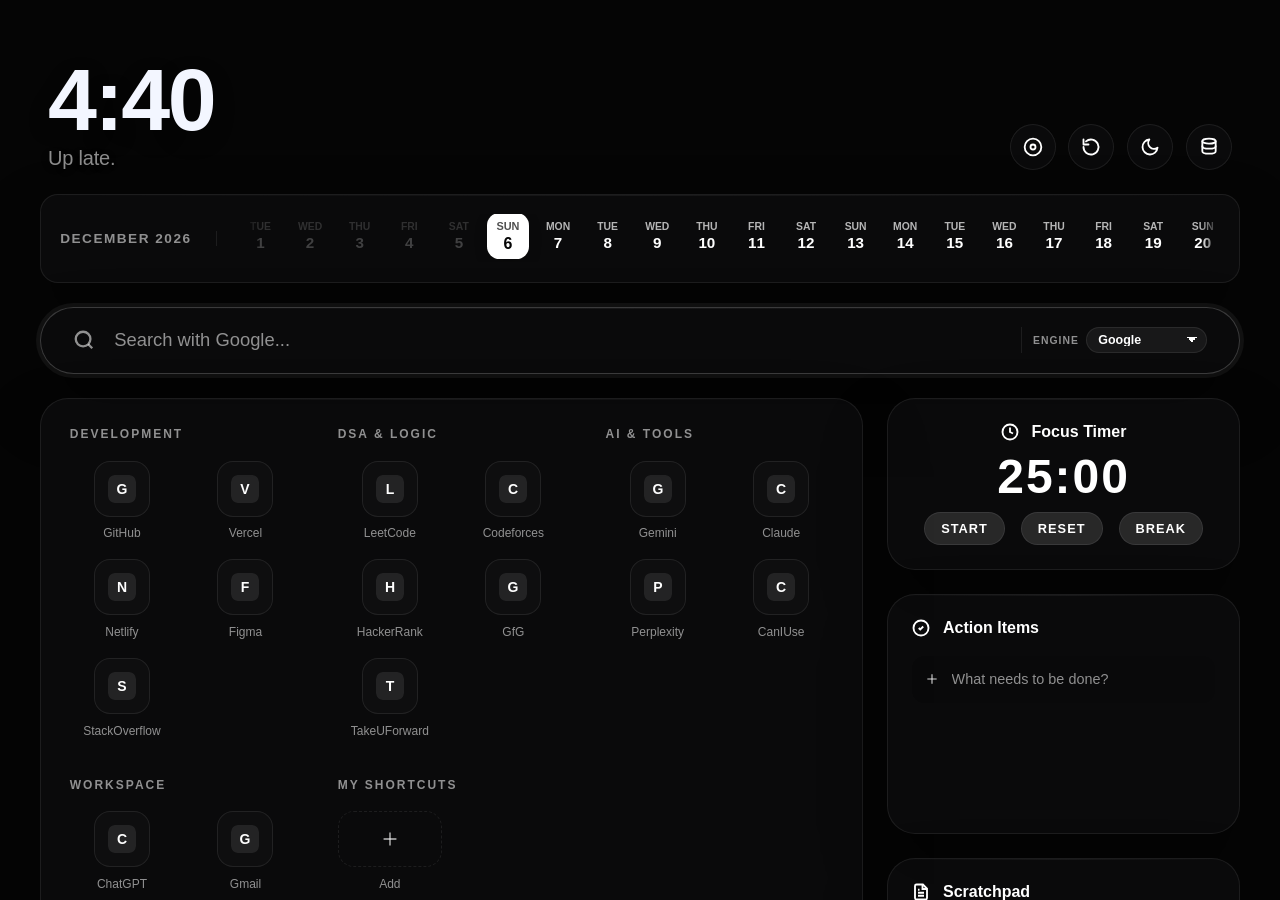
==== index.html @ bdf46370 "Initial" ====
<!DOCTYPE html>
<html lang="en">

<head>
    <meta charset="UTF-8">
    <meta name="viewport" content="width=device-width, initial-scale=1.0">
    <title>New Tab</title>
    <style>
        /* --- Ultra Premium CSS System --- */
        :root {
            --bg-image: radial-gradient(130% 120% at 8% 6%, #2b2b2b 0%, #171717 32%, #0b0b0b 64%, #030303 100%), radial-gradient(90% 60% at 82% 18%, rgba(255, 255, 255, 0.05) 0%, rgba(255, 255, 255, 0) 70%);
            --glass-bg: rgba(18, 18, 20, 0.45);
            --glass-border: rgba(255, 255, 255, 0.08);
            --glass-highlight: rgba(255, 255, 255, 0.12);
            --glass-shadow: 0 32px 64px rgba(0, 0, 0, 0.4);
            --text-main: #ffffff;
            --text-muted: rgba(255, 255, 255, 0.55);
            --text-shadow: 0 2px 10px rgba(0, 0, 0, 0.2);
            --clock-color: #f3f6ff;
            --clock-shadow: 0 8px 20px rgba(0, 0, 0, 0.34);
            --zen-clock-shadow-start: 0 0 0 rgba(120, 160, 255, 0);
            --zen-clock-shadow-end: 0 14px 34px rgba(108, 150, 255, 0.26);
            --bg-overlay: #050505;
            --accent: #ffffff;
            --success: #6ee7b7;
            --danger: #ff6b81;
            --radius-lg: 28px;
            --radius-md: 18px;
            --radius-sm: 12px;
            --font-family: 'Inter', -apple-system, BlinkMacSystemFont, "Segoe UI", Roboto, Helvetica, Arial, sans-serif;
            --snappy-spring: cubic-bezier(0.25, 1, 0.5, 1);
        }

        [data-theme="light"] {
            --glass-bg: rgba(255, 255, 255, 0.55);
            --glass-border: rgba(0, 0, 0, 0.06);
            --glass-highlight: rgba(255, 255, 255, 0.4);
            --glass-shadow: 0 24px 48px rgba(0, 0, 0, 0.08);
            --text-main: #111111;
            --text-muted: rgba(0, 0, 0, 0.5);
            --text-shadow: 0 2px 10px rgba(255, 255, 255, 0.4);
            --clock-color: #131313;
            --clock-shadow: 0 8px 18px rgba(255, 255, 255, 0.58);
            --zen-clock-shadow-start: 0 0 0 rgba(0, 0, 0, 0);
            --zen-clock-shadow-end: 0 10px 22px rgba(0, 0, 0, 0.16);
            --bg-overlay: #f4f4f4;
            --accent: #000000;
            --success: #059669;
            --danger: #ef4444;
        }

        * {
            box-sizing: border-box;
            margin: 0;
            padding: 0;
        }

        body,
        html {
            height: 100vh;
            font-family: var(--font-family);
            color: var(--text-main);
            overflow: hidden;
            background-color: #050505;
            -webkit-font-smoothing: antialiased;
            -moz-osx-font-smoothing: grayscale;
        }

        body.modal-open {
            overflow: hidden;
        }

        a:focus-visible,
        button:focus-visible,
        input:focus-visible,
        textarea:focus-visible,
        [role="button"]:focus-visible {
            outline: 2px solid rgba(255, 255, 255, 0.75);
            outline-offset: 2px;
        }

        [data-theme="light"] a:focus-visible,
        [data-theme="light"] button:focus-visible,
        [data-theme="light"] input:focus-visible,
        [data-theme="light"] textarea:focus-visible,
        [data-theme="light"] [role="button"]:focus-visible {
            outline: 2px solid rgba(0, 0, 0, 0.65);
        }

        /* --- Background Engine --- */
        #bg-layer {
            position: fixed;
            inset: -4%;
            background-image: var(--bg-image);
            background-size: cover;
            background-position: center;
            z-index: -3;
            transition: background-image 0.8s ease-in-out;
            animation: bgDrift 60s infinite alternate ease-in-out;
            will-change: transform;
        }

        @keyframes bgDrift {
            0% {
                transform: scale(1) translate(0, 0);
            }

            100% {
                transform: scale(1.04) translate(-1%, -1%);
            }
        }

        #bg-overlay {
            position: fixed;
            inset: 0;
            background: rgba(0, 0, 0, 0.35);
            backdrop-filter: blur(45px) saturate(160%);
            -webkit-backdrop-filter: blur(45px) saturate(160%);
            z-index: -2;
            transition: background 0.6s ease;
        }

        [data-theme="light"] #bg-overlay {
            background: rgba(255, 255, 255, 0.2);
        }

        .noise-overlay {
            position: fixed;
            inset: 0;
            z-index: -1;
            opacity: 0.04;
            pointer-events: none;
            background-image: url("data:image/svg+xml,%3Csvg viewBox='0 0 200 200' xmlns='http://www.w3.org/2000/svg'%3E%3Cfilter id='noiseFilter'%3E%3CfeTurbulence type='fractalNoise' baseFrequency='0.8' numOctaves='3' stitchTiles='stitch'/%3E%3C/filter%3E%3Crect width='100%25' height='100%25' filter='url(%23noiseFilter)'/%3E%3C/svg%3E");
        }

        [data-theme="light"] .noise-overlay {
            opacity: 0.02;
        }

        /* --- Layout --- */
        .app-container {
            max-width: 1440px;
            margin: 0 auto;
            height: 100vh;
            padding: 3.5rem 2.5rem;
            display: flex;
            flex-direction: column;
            gap: 1.5rem;
            overflow-y: auto;
            scroll-behavior: smooth;
        }

        .app-container::-webkit-scrollbar {
            width: 0px;
        }

        .focusable-content {
            display: flex;
            flex-direction: column;
            gap: 1.5rem;
            flex: 1;
            transition: opacity 0.6s var(--snappy-spring), transform 0.6s var(--snappy-spring);
        }

        body.focus-mode .focusable-content {
            opacity: 0;
            transform: translateY(28px) scale(0.98);
            pointer-events: none;
            max-height: 0;
            overflow: hidden;
            flex: 0;
            gap: 0;
        }

        body.focus-mode .app-container {
            justify-content: center;
            align-items: center;
            padding-top: 0;
            padding-bottom: 0;
            overflow: hidden;
        }

        /* --- Glassmorphism Core Component --- */
        .bento {
            position: relative;
            background: var(--glass-bg);
            border: 1px solid var(--glass-border);
            border-radius: var(--radius-lg);
            box-shadow: var(--glass-shadow);
            padding: 1.8rem;
            overflow: hidden;
            transition: all 0.4s var(--snappy-spring);
        }

        .bento::before {
            content: '';
            position: absolute;
            top: 0;
            left: 0;
            right: 0;
            height: 1px;
            background: linear-gradient(90deg, transparent, var(--glass-highlight), transparent);
            opacity: 0.5;
        }

        /* --- Animations --- */
        .stagger-1 {
            animation: slideUpFade 0.7s var(--snappy-spring) forwards;
            opacity: 0;
        }

        .stagger-2 {
            animation: slideUpFade 0.8s var(--snappy-spring) forwards 0.05s;
            opacity: 0;
        }

        .stagger-3 {
            animation: slideUpFade 0.9s var(--snappy-spring) forwards 0.1s;
            opacity: 0;
        }

        .stagger-4 {
            animation: slideUpFade 1.0s var(--snappy-spring) forwards 0.15s;
            opacity: 0;
        }

        @keyframes slideUpFade {
            from {
                opacity: 0;
                transform: translateY(30px) scale(0.98);
            }

            to {
                opacity: 1;
                transform: translateY(0) scale(1);
            }
        }

        @keyframes itemReveal {
            from {
                opacity: 0;
                transform: translateY(14px) scale(0.96);
                filter: blur(3px);
            }

            to {
                opacity: 1;
                transform: translateY(0) scale(1);
                filter: blur(0);
            }
        }

        @keyframes zenClockBreathe {
            0% {
                transform: translateY(0) scale(1);
                text-shadow: var(--zen-clock-shadow-start);
            }

            100% {
                transform: translateY(-2px) scale(1.015);
                text-shadow: var(--zen-clock-shadow-end);
            }
        }

        @keyframes btnPulse {
            0% {
                transform: scale(1);
            }

            45% {
                transform: scale(1.14);
            }

            100% {
                transform: scale(1);
            }
        }

        @keyframes itemLeave {
            from {
                opacity: 1;
                transform: translateY(0) scale(1);
                max-height: 64px;
            }

            to {
                opacity: 0;
                transform: translateY(10px) scale(0.95);
                max-height: 0;
            }
        }

        .reveal-item {
            opacity: 0;
            animation: itemReveal 0.45s var(--snappy-spring) forwards;
            animation-delay: var(--delay, 0ms);
        }

        .is-leaving {
            overflow: hidden;
            animation: itemLeave 0.28s ease forwards;
            pointer-events: none;
        }

        /* --- Header Section --- */
        .header {
            display: flex;
            justify-content: space-between;
            align-items: flex-end;
            padding: 0 0.5rem;
            text-shadow: var(--text-shadow);
            transition: all 0.55s var(--snappy-spring);
        }

        .time-box h1 {
            font-size: 5.5rem;
            font-weight: 700;
            letter-spacing: -2.5px;
            line-height: 1;
            margin-bottom: 0.2rem;
            color: var(--clock-color);
            text-shadow: var(--clock-shadow);
            transition: transform 0.55s var(--snappy-spring), font-size 0.55s var(--snappy-spring), letter-spacing 0.55s var(--snappy-spring);
        }

        .time-box p {
            font-size: 1.25rem;
            font-weight: 500;
            color: var(--text-muted);
            letter-spacing: -0.2px;
            transition: transform 0.45s var(--snappy-spring), font-size 0.45s var(--snappy-spring), opacity 0.45s var(--snappy-spring);
        }

        .controls {
            display: flex;
            gap: 0.8rem;
            align-items: center;
            transition: opacity 0.3s ease, transform 0.35s var(--snappy-spring);
            position: relative;
        }

        .icon-btn {
            background: var(--glass-bg);
            border: 1px solid var(--glass-border);
            color: var(--text-main);
            width: 46px;
            height: 46px;
            border-radius: 50%;
            display: grid;
            place-items: center;
            cursor: pointer;
            transition: all 0.3s var(--snappy-spring);
            backdrop-filter: blur(10px);
        }

        .icon-btn svg {
            width: 20px;
            height: 20px;
            fill: none;
            stroke: currentColor;
            stroke-width: 2.2;
            stroke-linecap: round;
            stroke-linejoin: round;
        }

        .icon-btn:hover {
            background: var(--glass-highlight);
            transform: scale(1.08) translateY(-2px);
            box-shadow: 0 8px 16px rgba(0, 0, 0, 0.1);
        }

        .icon-btn.pulse-once {
            animation: btnPulse 0.36s ease-out;
        }

        .focus-active {
            color: #ffeb3b !important;
            border-color: rgba(255, 235, 59, 0.3) !important;
            background: rgba(255, 235, 59, 0.1) !important;
        }

        .data-panel {
            position: absolute;
            right: 0;
            top: calc(100% + 0.8rem);
            width: 230px;
            background: var(--glass-bg);
            border: 1px solid var(--glass-border);
            border-radius: var(--radius-md);
            backdrop-filter: blur(20px);
            -webkit-backdrop-filter: blur(20px);
            box-shadow: 0 20px 36px rgba(0, 0, 0, 0.35);
            padding: 0.65rem;
            display: flex;
            flex-direction: column;
            gap: 0.45rem;
            z-index: 30;
            transform-origin: top right;
            animation: itemReveal 0.22s var(--snappy-spring) forwards;
        }

        .data-panel[hidden] {
            display: none;
        }

        .data-btn {
            border: 1px solid var(--glass-border);
            background: rgba(255, 255, 255, 0.04);
            color: var(--text-main);
            border-radius: 10px;
            padding: 0.55rem 0.7rem;
            text-align: left;
            font-size: 0.8rem;
            font-weight: 600;
            cursor: pointer;
            transition: all 0.2s ease;
        }

        .data-btn:hover {
            background: var(--glass-highlight);
            transform: translateX(2px);
        }

        .data-btn.danger {
            color: #ffd7dd;
            border-color: rgba(255, 107, 129, 0.35);
            background: rgba(255, 107, 129, 0.12);
        }

        [data-theme="light"] .data-btn.danger {
            color: #9f1239;
        }

        .shortcut-hint {
            color: var(--text-muted);
            font-size: 0.7rem;
            line-height: 1.3;
            margin: 0.2rem 0 0.1rem;
            padding: 0 0.2rem;
        }

        body.focus-mode .header {
            width: auto;
            justify-content: center;
            align-items: center;
            text-align: center;
            min-height: auto;
            padding: 0;
        }

        body.focus-mode .time-box h1 {
            font-size: clamp(6.4rem, 18vw, 10.6rem);
            letter-spacing: -4px;
            animation: zenClockBreathe 2.8s ease-in-out infinite alternate;
        }

        body.focus-mode .time-box p {
            font-size: clamp(1.3rem, 2.6vw, 1.85rem);
            transform: translateY(6px);
        }

        body.focus-mode .controls {
            display: none;
        }

        .zen-back-btn {
            position: fixed;
            top: 1.5rem;
            left: 1.5rem;
            z-index: 25;
            display: inline-flex;
            align-items: center;
            gap: 0.45rem;
            background: var(--glass-bg);
            border: 1px solid var(--glass-border);
            color: var(--text-main);
            border-radius: 999px;
            padding: 0.48rem 0.85rem;
            font-size: 0.82rem;
            font-weight: 700;
            letter-spacing: 0.2px;
            cursor: pointer;
            backdrop-filter: blur(14px);
            -webkit-backdrop-filter: blur(14px);
            box-shadow: 0 10px 24px rgba(0, 0, 0, 0.24);
            opacity: 0;
            transform: translateY(-8px) scale(0.98);
            pointer-events: none;
            transition: opacity 0.28s ease, transform 0.28s ease, background 0.25s ease;
        }

        .zen-back-btn svg {
            width: 14px;
            height: 14px;
            stroke: currentColor;
            fill: none;
            stroke-width: 2.5;
            stroke-linecap: round;
            stroke-linejoin: round;
        }

        .zen-back-btn:hover {
            background: var(--glass-highlight);
            transform: translateY(-1px) scale(1);
        }

        body.focus-mode .zen-back-btn {
            opacity: 1;
            transform: translateY(0) scale(1);
            pointer-events: auto;
        }

        .modal {
            position: fixed;
            inset: 0;
            display: grid;
            place-items: center;
            padding: 1.2rem;
            background: rgba(0, 0, 0, 0.45);
            backdrop-filter: blur(6px);
            -webkit-backdrop-filter: blur(6px);
            z-index: 40;
        }

        .modal[hidden] {
            display: none;
        }

        .modal-card {
            width: min(440px, 96vw);
            animation: itemReveal 0.24s var(--snappy-spring) forwards;
        }

        .modal-title {
            font-size: 1.25rem;
            font-weight: 700;
            margin-bottom: 0.9rem;
            letter-spacing: -0.3px;
        }

        .modal-field {
            display: flex;
            flex-direction: column;
            gap: 0.35rem;
            margin-bottom: 0.75rem;
        }

        .modal-field label {
            font-size: 0.78rem;
            color: var(--text-muted);
            font-weight: 600;
            letter-spacing: 0.3px;
            text-transform: uppercase;
        }

        .modal-field input {
            background: rgba(0, 0, 0, 0.18);
            border: 1px solid transparent;
            border-radius: 10px;
            padding: 0.75rem 0.85rem;
            color: var(--text-main);
            outline: none;
            font-size: 0.94rem;
        }

        .modal-field input:focus {
            border-color: var(--glass-border);
            background: rgba(0, 0, 0, 0.28);
        }

        .modal-row {
            display: flex;
            justify-content: flex-end;
            gap: 0.55rem;
            margin-top: 0.8rem;
        }

        .modal-btn {
            border: 1px solid var(--glass-border);
            border-radius: 999px;
            background: var(--glass-highlight);
            color: var(--text-main);
            padding: 0.52rem 1rem;
            cursor: pointer;
            font-size: 0.82rem;
            font-weight: 700;
            letter-spacing: 0.3px;
            transition: all 0.2s ease;
        }

        .modal-btn:hover {
            transform: translateY(-1px);
        }

        .modal-btn.primary {
            background: var(--text-main);
            color: var(--bg-overlay);
        }

        .toast {
            position: fixed;
            left: 50%;
            bottom: 1.35rem;
            transform: translateX(-50%) translateY(10px);
            min-width: 220px;
            max-width: min(90vw, 460px);
            padding: 0.65rem 0.9rem;
            border-radius: 12px;
            border: 1px solid var(--glass-border);
            background: var(--glass-bg);
            color: var(--text-main);
            text-align: center;
            font-size: 0.85rem;
            line-height: 1.4;
            opacity: 0;
            pointer-events: none;
            backdrop-filter: blur(16px);
            -webkit-backdrop-filter: blur(16px);
            z-index: 45;
            transition: transform 0.25s ease, opacity 0.25s ease;
        }

        .toast.show {
            opacity: 1;
            transform: translateX(-50%) translateY(0);
        }

        .toast.success {
            border-color: color-mix(in srgb, var(--success) 42%, transparent);
        }

        .toast.error {
            border-color: color-mix(in srgb, var(--danger) 46%, transparent);
        }

        /* --- Calendar Strip --- */
        .calendar-ribbon {
            padding: 1.2rem;
            display: flex;
            align-items: center;
            gap: 1.5rem;
            border-radius: var(--radius-md);
            overflow: hidden;
        }

        .month-tag {
            font-weight: 700;
            font-size: 0.85rem;
            color: var(--text-muted);
            text-transform: uppercase;
            letter-spacing: 1.5px;
            padding-right: 1.5rem;
            border-right: 1px solid var(--glass-border);
            white-space: nowrap;
        }

        .days-container {
            display: flex;
            gap: 0.6rem;
            overflow-x: auto;
            scroll-behavior: smooth;
            padding-bottom: 4px;
            mask-image: linear-gradient(to right, transparent, black 2%, black 98%, transparent);
            -webkit-mask-image: linear-gradient(to right, transparent, black 2%, black 98%, transparent);
        }

        .days-container::-webkit-scrollbar {
            display: none;
        }

        .cal-day {
            min-width: 40px;
            height: 44px;
            display: flex;
            flex-direction: column;
            align-items: center;
            justify-content: center;
            border-radius: 12px;
            font-size: 0.95rem;
            font-weight: 600;
            color: var(--text-main);
            transition: all 0.3s ease;
            border: 1px solid transparent;
            flex-shrink: 0;
        }

        .cal-day.passed {
            color: var(--text-muted);
            opacity: 0.4;
        }

        .cal-day.today {
            background: var(--text-main);
            color: var(--bg-overlay);
            box-shadow: 0 4px 12px rgba(0, 0, 0, 0.2);
            transform: scale(1.05);
        }

        .cal-day-label {
            font-size: 0.65rem;
            font-weight: 700;
            text-transform: uppercase;
            opacity: 0.7;
            margin-bottom: 2px;
        }

        /* --- Search Bar --- */
        .search-box {
            padding: 1.2rem 2rem;
            display: flex;
            align-items: center;
            gap: 1.2rem;
            border-radius: 100px;
            transition: border-color 0.3s, box-shadow 0.3s;
        }

        .search-box:focus-within {
            border-color: rgba(255, 255, 255, 0.2);
            box-shadow: 0 0 0 4px rgba(255, 255, 255, 0.05), var(--glass-shadow);
        }

        [data-theme="light"] .search-box:focus-within {
            border-color: rgba(0, 0, 0, 0.1);
            box-shadow: 0 0 0 4px rgba(0, 0, 0, 0.03), var(--glass-shadow);
        }

        .search-box svg {
            width: 22px;
            height: 22px;
            color: var(--text-muted);
            stroke: currentColor;
            fill: none;
            stroke-width: 2.5;
        }

        #search-input {
            flex: 1;
            background: transparent;
            border: none;
            color: var(--text-main);
            font-size: 1.15rem;
            font-weight: 500;
            outline: none;
            min-width: 0;
        }

        #search-input::placeholder {
            color: var(--text-muted);
            font-weight: 400;
        }

        .search-engine-wrap {
            display: flex;
            align-items: center;
            gap: 0.45rem;
            padding-left: 0.7rem;
            border-left: 1px solid var(--glass-border);
            flex-shrink: 0;
        }

        .search-engine-wrap label {
            font-size: 0.65rem;
            letter-spacing: 1px;
            text-transform: uppercase;
            color: var(--text-muted);
            font-weight: 700;
        }

        #search-engine {
            appearance: none;
            -webkit-appearance: none;
            background: rgba(255, 255, 255, 0.06);
            color: var(--text-main);
            border: 1px solid var(--glass-border);
            border-radius: 999px;
            padding: 0.38rem 1.8rem 0.38rem 0.7rem;
            font-size: 0.78rem;
            font-weight: 700;
            line-height: 1;
            min-width: 118px;
            cursor: pointer;
            background-image: linear-gradient(45deg, transparent 50%, currentColor 50%), linear-gradient(135deg, currentColor 50%, transparent 50%);
            background-position: calc(100% - 14px) calc(50% - 1px), calc(100% - 9px) calc(50% - 1px);
            background-size: 5px 5px, 5px 5px;
            background-repeat: no-repeat;
            transition: all 0.22s ease;
        }

        #search-engine:hover {
            background-color: rgba(255, 255, 255, 0.12);
        }

        #search-engine:focus-visible {
            outline: 2px solid rgba(255, 255, 255, 0.72);
            outline-offset: 1px;
        }

        #search-engine option {
            color: #101010;
        }

        /* --- Main Layout --- */
        .main-grid {
            display: grid;
            grid-template-columns: 2.8fr 1.2fr;
            gap: 1.5rem;
        }

        /* --- App Links Grid --- */
        .links-area {
            display: grid;
            grid-template-columns: repeat(auto-fit, minmax(200px, 1fr));
            gap: 2.5rem;
            align-content: start;
        }

        .link-category h3 {
            font-size: 0.75rem;
            text-transform: uppercase;
            letter-spacing: 2px;
            color: var(--text-muted);
            margin-bottom: 1.2rem;
            font-weight: 700;
        }

        .app-grid {
            display: grid;
            grid-template-columns: repeat(auto-fill, minmax(70px, 1fr));
            gap: 1.2rem;
        }

        .app-item {
            position: relative;
            display: flex;
            flex-direction: column;
            align-items: center;
            gap: 0.6rem;
            text-decoration: none;
            color: var(--text-main);
            cursor: pointer;
            outline: none;
            transform-origin: center;
        }

        .app-item-btn {
            border: none;
            background: transparent;
            padding: 0;
            font: inherit;
        }

        .app-icon {
            width: 56px;
            height: 56px;
            background: rgba(255, 255, 255, 0.02);
            border: 1px solid var(--glass-border);
            border-radius: 16px;
            display: grid;
            place-items: center;
            transition: all 0.4s var(--snappy-spring);
            position: relative;
        }

        .app-icon img {
            width: 28px;
            height: 28px;
            border-radius: 6px;
            object-fit: contain;
        }

        .app-item span {
            font-size: 0.75rem;
            font-weight: 500;
            color: var(--text-muted);
            transition: color 0.3s;
            text-align: center;
            white-space: nowrap;
            overflow: hidden;
            text-overflow: ellipsis;
            width: 100%;
        }

        .app-item:hover .app-icon {
            transform: translateY(-5px) scale(1.08);
            background: var(--glass-highlight);
            box-shadow: 0 12px 24px rgba(0, 0, 0, 0.2);
            border-color: rgba(255, 255, 255, 0.15);
        }

        .app-item:hover span {
            color: var(--text-main);
        }

        /* Delete Button for Custom Links */
        .delete-link-btn {
            position: absolute;
            top: -6px;
            right: -6px;
            width: 20px;
            height: 20px;
            background: #ff4757;
            color: white;
            border-radius: 50%;
            border: none;
            display: flex;
            align-items: center;
            justify-content: center;
            cursor: pointer;
            opacity: 0;
            transform: scale(0.8);
            transition: all 0.2s;
            z-index: 10;
            box-shadow: 0 2px 8px rgba(0, 0, 0, 0.3);
        }

        .delete-link-btn svg {
            width: 12px;
            height: 12px;
            stroke: white;
            stroke-width: 3;
            fill: none;
        }

        .app-item:hover .delete-link-btn {
            opacity: 1;
            transform: scale(1);
        }

        .delete-link-btn:hover {
            background: #ff6b81;
            transform: scale(1.1) !important;
        }

        .btn-add-link {
            background: transparent;
            border: 1px dashed var(--glass-border);
            color: var(--text-muted);
        }

        .btn-add-link svg {
            width: 22px;
            height: 22px;
            stroke: currentColor;
            fill: none;
            stroke-width: 2;
        }

        .app-item:hover .btn-add-link {
            color: var(--text-main);
            border-style: solid;
        }

        /* --- Sidebar Features --- */
        .sidebar {
            display: flex;
            flex-direction: column;
            gap: 1.5rem;
        }

        .side-module {
            display: flex;
            flex-direction: column;
            padding: 1.5rem;
        }

        .module-head {
            display: flex;
            align-items: center;
            gap: 0.8rem;
            margin-bottom: 1.2rem;
            font-size: 1rem;
            font-weight: 700;
            color: var(--text-main);
        }

        .module-head svg {
            width: 18px;
            height: 18px;
            stroke: currentColor;
            fill: none;
            stroke-width: 2.5;
        }

        /* Pomodoro Timer (NEW) */
        .pomo-wrap {
            min-height: 120px;
            align-items: center;
            text-align: center;
        }

        #pomo-time {
            font-size: 3rem;
            font-weight: 800;
            letter-spacing: 2px;
            margin: 0.5rem 0;
            font-variant-numeric: tabular-nums;
        }

        .pomo-controls {
            display: flex;
            gap: 1rem;
            justify-content: center;
        }

        .pomo-btn {
            background: var(--glass-highlight);
            border: 1px solid var(--glass-border);
            color: var(--text-main);
            padding: 0.5rem 1rem;
            border-radius: 20px;
            font-weight: 600;
            cursor: pointer;
            transition: all 0.2s;
            font-size: 0.8rem;
            text-transform: uppercase;
            letter-spacing: 1px;
        }

        .pomo-btn:hover {
            background: var(--text-main);
            color: var(--bg-overlay);
        }

        /* Focus / Todos */
        .todo-wrap {
            flex: 1;
            min-height: 240px;
        }

        .input-wrapper {
            position: relative;
            margin-bottom: 1rem;
        }

        .input-wrapper input {
            width: 100%;
            background: rgba(0, 0, 0, 0.15);
            border: 1px solid transparent;
            padding: 0.9rem 1rem 0.9rem 2.4rem;
            border-radius: var(--radius-sm);
            color: var(--text-main);
            outline: none;
            font-size: 0.9rem;
            transition: all 0.3s;
        }

        .input-wrapper input:focus {
            border-color: var(--glass-border);
            background: rgba(0, 0, 0, 0.25);
        }

        .input-wrapper input::placeholder {
            color: var(--text-muted);
        }

        .input-wrapper svg {
            position: absolute;
            left: 12px;
            top: 50%;
            transform: translateY(-50%);
            width: 16px;
            height: 16px;
            color: var(--text-muted);
            stroke: currentColor;
            fill: none;
            stroke-width: 2.5;
        }

        .item-list {
            list-style: none;
            display: flex;
            flex-direction: column;
            gap: 0.3rem;
            overflow-y: auto;
            max-height: 180px;
            padding-right: 5px;
        }

        .item-list::-webkit-scrollbar {
            width: 4px;
        }

        .item-list::-webkit-scrollbar-thumb {
            background: var(--glass-border);
            border-radius: 10px;
        }

        .list-item {
            display: flex;
            align-items: center;
            gap: 0.8rem;
            padding: 0.7rem;
            border-radius: var(--radius-sm);
            transition: all 0.2s ease;
            cursor: pointer;
            border: 1px solid transparent;
            transform-origin: center left;
        }

        .list-item:hover {
            background: rgba(255, 255, 255, 0.03);
            border-color: var(--glass-border);
        }

        .list-item.checked .item-text {
            text-decoration: line-through;
            color: var(--text-muted);
        }

        .check-box {
            width: 20px;
            height: 20px;
            border: 2px solid var(--text-muted);
            border-radius: 6px;
            display: grid;
            place-items: center;
            transition: all 0.2s;
            flex-shrink: 0;
        }

        .list-item.checked .check-box {
            background: var(--text-main);
            border-color: var(--text-main);
        }

        .check-box svg {
            width: 12px;
            height: 12px;
            stroke: var(--bg-overlay);
            fill: none;
            stroke-width: 3.5;
            opacity: 0;
            transform: scale(0.5);
            transition: all 0.2s cubic-bezier(0.34, 1.56, 0.64, 1);
        }

        .list-item.checked .check-box svg {
            opacity: 1;
            transform: scale(1);
        }

        .item-text {
            flex: 1;
            font-size: 0.9rem;
            font-weight: 500;
            transition: color 0.2s;
            word-break: break-word;
        }

        .btn-del {
            background: none;
            border: none;
            color: var(--text-muted);
            cursor: pointer;
            opacity: 0;
            transition: all 0.2s;
            padding: 4px;
            border-radius: 6px;
        }

        .btn-del svg {
            width: 16px;
            height: 16px;
            stroke: currentColor;
            fill: none;
            stroke-width: 2.5;
        }

        .list-item:hover .btn-del {
            opacity: 1;
        }

        .btn-del:hover {
            color: #ff4757;
            background: rgba(255, 71, 87, 0.1);
        }

        /* Notes */
        .notes-wrap {
            flex: 1;
            min-height: 200px;
            display: flex;
            flex-direction: column;
        }

        #scratchpad {
            flex: 1;
            width: 100%;
            background: transparent;
            border: none;
            resize: none;
            color: var(--text-main);
            font-family: var(--font-family);
            font-size: 0.95rem;
            line-height: 1.6;
            outline: none;
            padding-right: 5px;
            font-weight: 400;
        }

        #scratchpad::placeholder {
            color: var(--text-muted);
        }

        #scratchpad::-webkit-scrollbar {
            width: 4px;
        }

        #scratchpad::-webkit-scrollbar-thumb {
            background: var(--glass-border);
            border-radius: 10px;
        }

        @media (max-width: 1024px) {
            .main-grid {
                grid-template-columns: 1fr;
            }

            .sidebar {
                flex-direction: row;
                flex-wrap: wrap;
            }

            .side-module {
                flex: 1;
                min-width: 300px;
            }
        }

        @media (max-width: 768px) {
            .sidebar {
                flex-direction: column;
            }

            .time-box h1 {
                font-size: 4rem;
            }

            .app-container {
                padding: 2rem 1.5rem;
            }

            .search-box {
                flex-wrap: wrap;
                border-radius: 24px;
                padding: 1rem 1.2rem;
                row-gap: 0.8rem;
            }

            .search-engine-wrap {
                width: 100%;
                justify-content: flex-end;
                border-left: none;
                border-top: 1px solid var(--glass-border);
                padding-left: 0;
                padding-top: 0.7rem;
            }

            .zen-back-btn {
                top: 1rem;
                left: 1rem;
            }
        }

        @media (prefers-reduced-motion: reduce) {
            *,
            *::before,
            *::after {
                animation-duration: 0.01ms !important;
                animation-iteration-count: 1 !important;
                transition-duration: 0.01ms !important;
                scroll-behavior: auto !important;
            }
        }
    </style>
</head>

<body>

    <div id="bg-layer"></div>
    <div id="bg-overlay"></div>
    <div class="noise-overlay"></div>

    <div class="app-container">

        <header class="header stagger-1">
            <div class="time-box">
                <h1 id="clock">00:00</h1>
                <p id="greeting">Initializing...</p>
            </div>
            <div class="controls">
                <button id="btn-focus" class="icon-btn" type="button" title="Zen Mode" aria-label="Toggle zen mode">
                    <svg viewBox="0 0 24 24">
                        <circle cx="12" cy="12" r="10"></circle>
                        <circle cx="12" cy="12" r="3"></circle>
                    </svg>
                </button>
                <button id="btn-bg-default" class="icon-btn" type="button" title="Use Default Abstract Wallpaper"
                    aria-label="Use default abstract wallpaper">
                    <svg viewBox="0 0 24 24">
                        <path d="M3 12a9 9 0 1 0 3-6.7"></path>
                        <polyline points="3 3 3 9 9 9"></polyline>
                    </svg>
                </button>
                <button id="btn-theme" class="icon-btn" type="button" title="Toggle Theme" aria-label="Toggle theme">
                    <svg id="icon-theme" viewBox="0 0 24 24"></svg>
                </button>
                <button id="btn-data" class="icon-btn" type="button" title="Data Tools" aria-label="Open data tools"
                    aria-expanded="false" aria-controls="data-panel">
                    <svg viewBox="0 0 24 24">
                        <ellipse cx="12" cy="5" rx="8" ry="3"></ellipse>
                        <path d="M4 5v6c0 1.7 3.6 3 8 3s8-1.3 8-3V5"></path>
                        <path d="M4 11v6c0 1.7 3.6 3 8 3s8-1.3 8-3v-6"></path>
                    </svg>
                </button>
                <div id="data-panel" class="data-panel" hidden>
                    <button id="btn-export" class="data-btn" type="button">Export Data</button>
                    <button id="btn-import" class="data-btn" type="button">Import Data</button>
                    <button id="btn-reset-all" class="data-btn danger" type="button">Reset Everything</button>
                    <p class="shortcut-hint">Shortcuts: `/` search, `F` zen, `N` shortcut.</p>
                </div>
                <input type="file" id="import-data-input" accept="application/json" hidden>
            </div>
        </header>
        <button id="btn-zen-back" class="zen-back-btn" type="button" aria-label="Exit zen mode" tabindex="-1">
            <svg viewBox="0 0 24 24">
                <line x1="19" y1="12" x2="5" y2="12"></line>
                <polyline points="11 18 5 12 11 6"></polyline>
            </svg>
            Back
        </button>

        <div class="focusable-content">
            <div class="bento calendar-ribbon stagger-2">
                <div class="month-tag" id="cal-month">Month</div>
                <div class="days-container" id="cal-days"></div>
            </div>

            <div class="bento search-box stagger-3">
                <svg viewBox="0 0 24 24">
                    <circle cx="11" cy="11" r="8"></circle>
                    <line x1="21" y1="21" x2="16.65" y2="16.65"></line>
                </svg>
                <input type="text" id="search-input" placeholder="Search the web..." autocomplete="off" autofocus
                    spellcheck="false">
                <div class="search-engine-wrap">
                    <label for="search-engine">Engine</label>
                    <select id="search-engine" aria-label="Choose search engine"></select>
                </div>
            </div>

            <main class="main-grid stagger-4">

                <div class="bento links-area" id="links-container"></div>

                <aside class="sidebar">

                    <div class="bento side-module pomo-wrap">
                        <div class="module-head" style="margin-bottom: 0;">
                            <svg viewBox="0 0 24 24">
                                <circle cx="12" cy="12" r="10"></circle>
                                <polyline points="12 6 12 12 16 14"></polyline>
                            </svg>
                            <span>Focus Timer</span>
                        </div>
                        <div id="pomo-time">25:00</div>
                        <div class="pomo-controls">
                            <button class="pomo-btn" id="btn-pomo-start" type="button">Start</button>
                            <button class="pomo-btn" id="btn-pomo-reset" type="button">Reset</button>
                            <button class="pomo-btn" id="btn-pomo-mode" type="button">Break</button>
                        </div>
                    </div>

                    <div class="bento side-module todo-wrap">
                        <div class="module-head">
                            <svg viewBox="0 0 24 24">
                                <path d="M12 22c5.523 0 10-4.477 10-10S17.523 2 12 2 2 6.477 2 12s4.477 10 10 10z">
                                </path>
                                <path d="m9 12 2 2 4-4"></path>
                            </svg>
                            <span>Action Items</span>
                        </div>
                        <div class="input-wrapper">
                            <svg viewBox="0 0 24 24">
                                <line x1="12" y1="5" x2="12" y2="19"></line>
                                <line x1="5" y1="12" x2="19" y2="12"></line>
                            </svg>
                            <input type="text" id="input-task" placeholder="What needs to be done?">
                        </div>
                        <ul class="item-list" id="list-tasks"></ul>
                    </div>

                    <div class="bento side-module notes-wrap">
                        <div class="module-head">
                            <svg viewBox="0 0 24 24">
                                <path d="M14.5 2H6a2 2 0 0 0-2 2v16a2 2 0 0 0 2 2h12a2 2 0 0 0 2-2V7.5L14.5 2z"></path>
                                <polyline points="14 2 14 8 20 8"></polyline>
                                <line x1="16" y1="13" x2="8" y2="13"></line>
                                <line x1="16" y1="17" x2="8" y2="17"></line>
                                <line x1="10" y1="9" x2="8" y2="9"></line>
                            </svg>
                            <span>Scratchpad</span>
                        </div>
                        <textarea id="scratchpad"
                            placeholder="Jot down quick thoughts. Auto-saves as you type."></textarea>
                    </div>

                </aside>
            </main>
        </div>
    </div>

    <div id="link-modal" class="modal" hidden>
        <div class="bento modal-card" role="dialog" aria-modal="true" aria-labelledby="link-modal-title">
            <h2 id="link-modal-title" class="modal-title">Add Shortcut</h2>
            <div class="modal-field">
                <label for="link-name-input">Name</label>
                <input id="link-name-input" type="text" maxlength="40" placeholder="GitHub">
            </div>
            <div class="modal-field">
                <label for="link-url-input">URL</label>
                <input id="link-url-input" type="text" placeholder="github.com">
            </div>
            <div class="modal-row">
                <button id="link-cancel-btn" class="modal-btn" type="button">Cancel</button>
                <button id="link-save-btn" class="modal-btn primary" type="button">Save Shortcut</button>
            </div>
        </div>
    </div>

    <div id="toast" class="toast" role="status" aria-live="polite" aria-atomic="true"></div>

    <script src="app.js"></script>
</body>

</html>
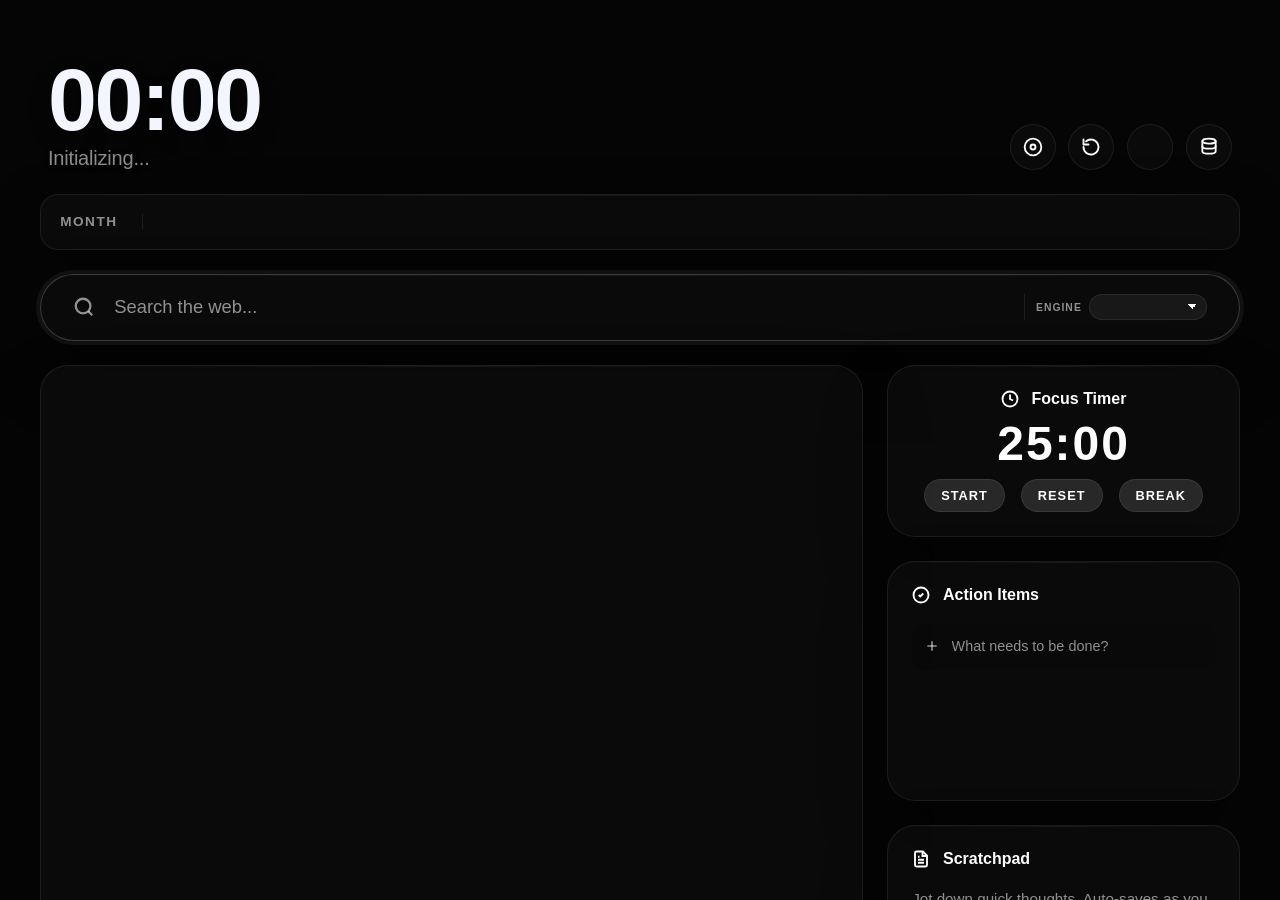
==== commit 6028595e: "Phase 2: Architecture - ES Module Refactor - Split app.js into modular ES6 structure:   app/core/con" ====
--- a/index.html
+++ b/index.html
@@ -5,1274 +5,7 @@
     <meta charset="UTF-8">
     <meta name="viewport" content="width=device-width, initial-scale=1.0">
     <title>New Tab</title>
-    <style>
-        /* --- Ultra Premium CSS System --- */
-        :root {
-            --bg-image: radial-gradient(130% 120% at 8% 6%, #2b2b2b 0%, #171717 32%, #0b0b0b 64%, #030303 100%), radial-gradient(90% 60% at 82% 18%, rgba(255, 255, 255, 0.05) 0%, rgba(255, 255, 255, 0) 70%);
-            --glass-bg: rgba(18, 18, 20, 0.45);
-            --glass-border: rgba(255, 255, 255, 0.08);
-            --glass-highlight: rgba(255, 255, 255, 0.12);
-            --glass-shadow: 0 32px 64px rgba(0, 0, 0, 0.4);
-            --text-main: #ffffff;
-            --text-muted: rgba(255, 255, 255, 0.55);
-            --text-shadow: 0 2px 10px rgba(0, 0, 0, 0.2);
-            --clock-color: #f3f6ff;
-            --clock-shadow: 0 8px 20px rgba(0, 0, 0, 0.34);
-            --zen-clock-shadow-start: 0 0 0 rgba(120, 160, 255, 0);
-            --zen-clock-shadow-end: 0 14px 34px rgba(108, 150, 255, 0.26);
-            --bg-overlay: #050505;
-            --accent: #ffffff;
-            --success: #6ee7b7;
-            --danger: #ff6b81;
-            --radius-lg: 28px;
-            --radius-md: 18px;
-            --radius-sm: 12px;
-            --font-family: 'Inter', -apple-system, BlinkMacSystemFont, "Segoe UI", Roboto, Helvetica, Arial, sans-serif;
-            --snappy-spring: cubic-bezier(0.25, 1, 0.5, 1);
-        }
-
-        [data-theme="light"] {
-            --glass-bg: rgba(255, 255, 255, 0.55);
-            --glass-border: rgba(0, 0, 0, 0.06);
-            --glass-highlight: rgba(255, 255, 255, 0.4);
-            --glass-shadow: 0 24px 48px rgba(0, 0, 0, 0.08);
-            --text-main: #111111;
-            --text-muted: rgba(0, 0, 0, 0.5);
-            --text-shadow: 0 2px 10px rgba(255, 255, 255, 0.4);
-            --clock-color: #131313;
-            --clock-shadow: 0 8px 18px rgba(255, 255, 255, 0.58);
-            --zen-clock-shadow-start: 0 0 0 rgba(0, 0, 0, 0);
-            --zen-clock-shadow-end: 0 10px 22px rgba(0, 0, 0, 0.16);
-            --bg-overlay: #f4f4f4;
-            --accent: #000000;
-            --success: #059669;
-            --danger: #ef4444;
-        }
-
-        * {
-            box-sizing: border-box;
-            margin: 0;
-            padding: 0;
-        }
-
-        body,
-        html {
-            height: 100vh;
-            font-family: var(--font-family);
-            color: var(--text-main);
-            overflow: hidden;
-            background-color: #050505;
-            -webkit-font-smoothing: antialiased;
-            -moz-osx-font-smoothing: grayscale;
-        }
-
-        body.modal-open {
-            overflow: hidden;
-        }
-
-        a:focus-visible,
-        button:focus-visible,
-        input:focus-visible,
-        textarea:focus-visible,
-        [role="button"]:focus-visible {
-            outline: 2px solid rgba(255, 255, 255, 0.75);
-            outline-offset: 2px;
-        }
-
-        [data-theme="light"] a:focus-visible,
-        [data-theme="light"] button:focus-visible,
-        [data-theme="light"] input:focus-visible,
-        [data-theme="light"] textarea:focus-visible,
-        [data-theme="light"] [role="button"]:focus-visible {
-            outline: 2px solid rgba(0, 0, 0, 0.65);
-        }
-
-        /* --- Background Engine --- */
-        #bg-layer {
-            position: fixed;
-            inset: -4%;
-            background-image: var(--bg-image);
-            background-size: cover;
-            background-position: center;
-            z-index: -3;
-            transition: background-image 0.8s ease-in-out;
-            animation: bgDrift 60s infinite alternate ease-in-out;
-            will-change: transform;
-        }
-
-        @keyframes bgDrift {
-            0% {
-                transform: scale(1) translate(0, 0);
-            }
-
-            100% {
-                transform: scale(1.04) translate(-1%, -1%);
-            }
-        }
-
-        #bg-overlay {
-            position: fixed;
-            inset: 0;
-            background: rgba(0, 0, 0, 0.35);
-            backdrop-filter: blur(45px) saturate(160%);
-            -webkit-backdrop-filter: blur(45px) saturate(160%);
-            z-index: -2;
-            transition: background 0.6s ease;
-        }
-
-        [data-theme="light"] #bg-overlay {
-            background: rgba(255, 255, 255, 0.2);
-        }
-
-        .noise-overlay {
-            position: fixed;
-            inset: 0;
-            z-index: -1;
-            opacity: 0.04;
-            pointer-events: none;
-            background-image: url("data:image/svg+xml,%3Csvg viewBox='0 0 200 200' xmlns='http://www.w3.org/2000/svg'%3E%3Cfilter id='noiseFilter'%3E%3CfeTurbulence type='fractalNoise' baseFrequency='0.8' numOctaves='3' stitchTiles='stitch'/%3E%3C/filter%3E%3Crect width='100%25' height='100%25' filter='url(%23noiseFilter)'/%3E%3C/svg%3E");
-        }
-
-        [data-theme="light"] .noise-overlay {
-            opacity: 0.02;
-        }
-
-        /* --- Layout --- */
-        .app-container {
-            max-width: 1440px;
-            margin: 0 auto;
-            height: 100vh;
-            padding: 3.5rem 2.5rem;
-            display: flex;
-            flex-direction: column;
-            gap: 1.5rem;
-            overflow-y: auto;
-            scroll-behavior: smooth;
-        }
-
-        .app-container::-webkit-scrollbar {
-            width: 0px;
-        }
-
-        .focusable-content {
-            display: flex;
-            flex-direction: column;
-            gap: 1.5rem;
-            flex: 1;
-            transition: opacity 0.6s var(--snappy-spring), transform 0.6s var(--snappy-spring);
-        }
-
-        body.focus-mode .focusable-content {
-            opacity: 0;
-            transform: translateY(28px) scale(0.98);
-            pointer-events: none;
-            max-height: 0;
-            overflow: hidden;
-            flex: 0;
-            gap: 0;
-        }
-
-        body.focus-mode .app-container {
-            justify-content: center;
-            align-items: center;
-            padding-top: 0;
-            padding-bottom: 0;
-            overflow: hidden;
-        }
-
-        /* --- Glassmorphism Core Component --- */
-        .bento {
-            position: relative;
-            background: var(--glass-bg);
-            border: 1px solid var(--glass-border);
-            border-radius: var(--radius-lg);
-            box-shadow: var(--glass-shadow);
-            padding: 1.8rem;
-            overflow: hidden;
-            transition: all 0.4s var(--snappy-spring);
-        }
-
-        .bento::before {
-            content: '';
-            position: absolute;
-            top: 0;
-            left: 0;
-            right: 0;
-            height: 1px;
-            background: linear-gradient(90deg, transparent, var(--glass-highlight), transparent);
-            opacity: 0.5;
-        }
-
-        /* --- Animations --- */
-        .stagger-1 {
-            animation: slideUpFade 0.7s var(--snappy-spring) forwards;
-            opacity: 0;
-        }
-
-        .stagger-2 {
-            animation: slideUpFade 0.8s var(--snappy-spring) forwards 0.05s;
-            opacity: 0;
-        }
-
-        .stagger-3 {
-            animation: slideUpFade 0.9s var(--snappy-spring) forwards 0.1s;
-            opacity: 0;
-        }
-
-        .stagger-4 {
-            animation: slideUpFade 1.0s var(--snappy-spring) forwards 0.15s;
-            opacity: 0;
-        }
-
-        @keyframes slideUpFade {
-            from {
-                opacity: 0;
-                transform: translateY(30px) scale(0.98);
-            }
-
-            to {
-                opacity: 1;
-                transform: translateY(0) scale(1);
-            }
-        }
-
-        @keyframes itemReveal {
-            from {
-                opacity: 0;
-                transform: translateY(14px) scale(0.96);
-                filter: blur(3px);
-            }
-
-            to {
-                opacity: 1;
-                transform: translateY(0) scale(1);
-                filter: blur(0);
-            }
-        }
-
-        @keyframes zenClockBreathe {
-            0% {
-                transform: translateY(0) scale(1);
-                text-shadow: var(--zen-clock-shadow-start);
-            }
-
-            100% {
-                transform: translateY(-2px) scale(1.015);
-                text-shadow: var(--zen-clock-shadow-end);
-            }
-        }
-
-        @keyframes btnPulse {
-            0% {
-                transform: scale(1);
-            }
-
-            45% {
-                transform: scale(1.14);
-            }
-
-            100% {
-                transform: scale(1);
-            }
-        }
-
-        @keyframes itemLeave {
-            from {
-                opacity: 1;
-                transform: translateY(0) scale(1);
-                max-height: 64px;
-            }
-
-            to {
-                opacity: 0;
-                transform: translateY(10px) scale(0.95);
-                max-height: 0;
-            }
-        }
-
-        .reveal-item {
-            opacity: 0;
-            animation: itemReveal 0.45s var(--snappy-spring) forwards;
-            animation-delay: var(--delay, 0ms);
-        }
-
-        .is-leaving {
-            overflow: hidden;
-            animation: itemLeave 0.28s ease forwards;
-            pointer-events: none;
-        }
-
-        /* --- Header Section --- */
-        .header {
-            display: flex;
-            justify-content: space-between;
-            align-items: flex-end;
-            padding: 0 0.5rem;
-            text-shadow: var(--text-shadow);
-            transition: all 0.55s var(--snappy-spring);
-        }
-
-        .time-box h1 {
-            font-size: 5.5rem;
-            font-weight: 700;
-            letter-spacing: -2.5px;
-            line-height: 1;
-            margin-bottom: 0.2rem;
-            color: var(--clock-color);
-            text-shadow: var(--clock-shadow);
-            transition: transform 0.55s var(--snappy-spring), font-size 0.55s var(--snappy-spring), letter-spacing 0.55s var(--snappy-spring);
-        }
-
-        .time-box p {
-            font-size: 1.25rem;
-            font-weight: 500;
-            color: var(--text-muted);
-            letter-spacing: -0.2px;
-            transition: transform 0.45s var(--snappy-spring), font-size 0.45s var(--snappy-spring), opacity 0.45s var(--snappy-spring);
-        }
-
-        .controls {
-            display: flex;
-            gap: 0.8rem;
-            align-items: center;
-            transition: opacity 0.3s ease, transform 0.35s var(--snappy-spring);
-            position: relative;
-        }
-
-        .icon-btn {
-            background: var(--glass-bg);
-            border: 1px solid var(--glass-border);
-            color: var(--text-main);
-            width: 46px;
-            height: 46px;
-            border-radius: 50%;
-            display: grid;
-            place-items: center;
-            cursor: pointer;
-            transition: all 0.3s var(--snappy-spring);
-            backdrop-filter: blur(10px);
-        }
-
-        .icon-btn svg {
-            width: 20px;
-            height: 20px;
-            fill: none;
-            stroke: currentColor;
-            stroke-width: 2.2;
-            stroke-linecap: round;
-            stroke-linejoin: round;
-        }
-
-        .icon-btn:hover {
-            background: var(--glass-highlight);
-            transform: scale(1.08) translateY(-2px);
-            box-shadow: 0 8px 16px rgba(0, 0, 0, 0.1);
-        }
-
-        .icon-btn.pulse-once {
-            animation: btnPulse 0.36s ease-out;
-        }
-
-        .focus-active {
-            color: #ffeb3b !important;
-            border-color: rgba(255, 235, 59, 0.3) !important;
-            background: rgba(255, 235, 59, 0.1) !important;
-        }
-
-        .data-panel {
-            position: absolute;
-            right: 0;
-            top: calc(100% + 0.8rem);
-            width: 230px;
-            background: var(--glass-bg);
-            border: 1px solid var(--glass-border);
-            border-radius: var(--radius-md);
-            backdrop-filter: blur(20px);
-            -webkit-backdrop-filter: blur(20px);
-            box-shadow: 0 20px 36px rgba(0, 0, 0, 0.35);
-            padding: 0.65rem;
-            display: flex;
-            flex-direction: column;
-            gap: 0.45rem;
-            z-index: 30;
-            transform-origin: top right;
-            animation: itemReveal 0.22s var(--snappy-spring) forwards;
-        }
-
-        .data-panel[hidden] {
-            display: none;
-        }
-
-        .data-btn {
-            border: 1px solid var(--glass-border);
-            background: rgba(255, 255, 255, 0.04);
-            color: var(--text-main);
-            border-radius: 10px;
-            padding: 0.55rem 0.7rem;
-            text-align: left;
-            font-size: 0.8rem;
-            font-weight: 600;
-            cursor: pointer;
-            transition: all 0.2s ease;
-        }
-
-        .data-btn:hover {
-            background: var(--glass-highlight);
-            transform: translateX(2px);
-        }
-
-        .data-btn.danger {
-            color: #ffd7dd;
-            border-color: rgba(255, 107, 129, 0.35);
-            background: rgba(255, 107, 129, 0.12);
-        }
-
-        [data-theme="light"] .data-btn.danger {
-            color: #9f1239;
-        }
-
-        .shortcut-hint {
-            color: var(--text-muted);
-            font-size: 0.7rem;
-            line-height: 1.3;
-            margin: 0.2rem 0 0.1rem;
-            padding: 0 0.2rem;
-        }
-
-        body.focus-mode .header {
-            width: auto;
-            justify-content: center;
-            align-items: center;
-            text-align: center;
-            min-height: auto;
-            padding: 0;
-        }
-
-        body.focus-mode .time-box h1 {
-            font-size: clamp(6.4rem, 18vw, 10.6rem);
-            letter-spacing: -4px;
-            animation: zenClockBreathe 2.8s ease-in-out infinite alternate;
-        }
-
-        body.focus-mode .time-box p {
-            font-size: clamp(1.3rem, 2.6vw, 1.85rem);
-            transform: translateY(6px);
-        }
-
-        body.focus-mode .controls {
-            display: none;
-        }
-
-        .zen-back-btn {
-            position: fixed;
-            top: 1.5rem;
-            left: 1.5rem;
-            z-index: 25;
-            display: inline-flex;
-            align-items: center;
-            gap: 0.45rem;
-            background: var(--glass-bg);
-            border: 1px solid var(--glass-border);
-            color: var(--text-main);
-            border-radius: 999px;
-            padding: 0.48rem 0.85rem;
-            font-size: 0.82rem;
-            font-weight: 700;
-            letter-spacing: 0.2px;
-            cursor: pointer;
-            backdrop-filter: blur(14px);
-            -webkit-backdrop-filter: blur(14px);
-            box-shadow: 0 10px 24px rgba(0, 0, 0, 0.24);
-            opacity: 0;
-            transform: translateY(-8px) scale(0.98);
-            pointer-events: none;
-            transition: opacity 0.28s ease, transform 0.28s ease, background 0.25s ease;
-        }
-
-        .zen-back-btn svg {
-            width: 14px;
-            height: 14px;
-            stroke: currentColor;
-            fill: none;
-            stroke-width: 2.5;
-            stroke-linecap: round;
-            stroke-linejoin: round;
-        }
-
-        .zen-back-btn:hover {
-            background: var(--glass-highlight);
-            transform: translateY(-1px) scale(1);
-        }
-
-        body.focus-mode .zen-back-btn {
-            opacity: 1;
-            transform: translateY(0) scale(1);
-            pointer-events: auto;
-        }
-
-        .modal {
-            position: fixed;
-            inset: 0;
-            display: grid;
-            place-items: center;
-            padding: 1.2rem;
-            background: rgba(0, 0, 0, 0.45);
-            backdrop-filter: blur(6px);
-            -webkit-backdrop-filter: blur(6px);
-            z-index: 40;
-        }
-
-        .modal[hidden] {
-            display: none;
-        }
-
-        .modal-card {
-            width: min(440px, 96vw);
-            animation: itemReveal 0.24s var(--snappy-spring) forwards;
-        }
-
-        .modal-title {
-            font-size: 1.25rem;
-            font-weight: 700;
-            margin-bottom: 0.9rem;
-            letter-spacing: -0.3px;
-        }
-
-        .modal-field {
-            display: flex;
-            flex-direction: column;
-            gap: 0.35rem;
-            margin-bottom: 0.75rem;
-        }
-
-        .modal-field label {
-            font-size: 0.78rem;
-            color: var(--text-muted);
-            font-weight: 600;
-            letter-spacing: 0.3px;
-            text-transform: uppercase;
-        }
-
-        .modal-field input {
-            background: rgba(0, 0, 0, 0.18);
-            border: 1px solid transparent;
-            border-radius: 10px;
-            padding: 0.75rem 0.85rem;
-            color: var(--text-main);
-            outline: none;
-            font-size: 0.94rem;
-        }
-
-        .modal-field input:focus {
-            border-color: var(--glass-border);
-            background: rgba(0, 0, 0, 0.28);
-        }
-
-        .modal-row {
-            display: flex;
-            justify-content: flex-end;
-            gap: 0.55rem;
-            margin-top: 0.8rem;
-        }
-
-        .modal-btn {
-            border: 1px solid var(--glass-border);
-            border-radius: 999px;
-            background: var(--glass-highlight);
-            color: var(--text-main);
-            padding: 0.52rem 1rem;
-            cursor: pointer;
-            font-size: 0.82rem;
-            font-weight: 700;
-            letter-spacing: 0.3px;
-            transition: all 0.2s ease;
-        }
-
-        .modal-btn:hover {
-            transform: translateY(-1px);
-        }
-
-        .modal-btn.primary {
-            background: var(--text-main);
-            color: var(--bg-overlay);
-        }
-
-        .toast {
-            position: fixed;
-            left: 50%;
-            bottom: 1.35rem;
-            transform: translateX(-50%) translateY(10px);
-            min-width: 220px;
-            max-width: min(90vw, 460px);
-            padding: 0.65rem 0.9rem;
-            border-radius: 12px;
-            border: 1px solid var(--glass-border);
-            background: var(--glass-bg);
-            color: var(--text-main);
-            text-align: center;
-            font-size: 0.85rem;
-            line-height: 1.4;
-            opacity: 0;
-            pointer-events: none;
-            backdrop-filter: blur(16px);
-            -webkit-backdrop-filter: blur(16px);
-            z-index: 45;
-            transition: transform 0.25s ease, opacity 0.25s ease;
-        }
-
-        .toast.show {
-            opacity: 1;
-            transform: translateX(-50%) translateY(0);
-        }
-
-        .toast.success {
-            border-color: color-mix(in srgb, var(--success) 42%, transparent);
-        }
-
-        .toast.error {
-            border-color: color-mix(in srgb, var(--danger) 46%, transparent);
-        }
-
-        /* --- Calendar Strip --- */
-        .calendar-ribbon {
-            padding: 1.2rem;
-            display: flex;
-            align-items: center;
-            gap: 1.5rem;
-            border-radius: var(--radius-md);
-            overflow: hidden;
-        }
-
-        .month-tag {
-            font-weight: 700;
-            font-size: 0.85rem;
-            color: var(--text-muted);
-            text-transform: uppercase;
-            letter-spacing: 1.5px;
-            padding-right: 1.5rem;
-            border-right: 1px solid var(--glass-border);
-            white-space: nowrap;
-        }
-
-        .days-container {
-            display: flex;
-            gap: 0.6rem;
-            overflow-x: auto;
-            scroll-behavior: smooth;
-            padding-bottom: 4px;
-            mask-image: linear-gradient(to right, transparent, black 2%, black 98%, transparent);
-            -webkit-mask-image: linear-gradient(to right, transparent, black 2%, black 98%, transparent);
-        }
-
-        .days-container::-webkit-scrollbar {
-            display: none;
-        }
-
-        .cal-day {
-            min-width: 40px;
-            height: 44px;
-            display: flex;
-            flex-direction: column;
-            align-items: center;
-            justify-content: center;
-            border-radius: 12px;
-            font-size: 0.95rem;
-            font-weight: 600;
-            color: var(--text-main);
-            transition: all 0.3s ease;
-            border: 1px solid transparent;
-            flex-shrink: 0;
-        }
-
-        .cal-day.passed {
-            color: var(--text-muted);
-            opacity: 0.4;
-        }
-
-        .cal-day.today {
-            background: var(--text-main);
-            color: var(--bg-overlay);
-            box-shadow: 0 4px 12px rgba(0, 0, 0, 0.2);
-            transform: scale(1.05);
-        }
-
-        .cal-day-label {
-            font-size: 0.65rem;
-            font-weight: 700;
-            text-transform: uppercase;
-            opacity: 0.7;
-            margin-bottom: 2px;
-        }
-
-        /* --- Search Bar --- */
-        .search-box {
-            padding: 1.2rem 2rem;
-            display: flex;
-            align-items: center;
-            gap: 1.2rem;
-            border-radius: 100px;
-            transition: border-color 0.3s, box-shadow 0.3s;
-        }
-
-        .search-box:focus-within {
-            border-color: rgba(255, 255, 255, 0.2);
-            box-shadow: 0 0 0 4px rgba(255, 255, 255, 0.05), var(--glass-shadow);
-        }
-
-        [data-theme="light"] .search-box:focus-within {
-            border-color: rgba(0, 0, 0, 0.1);
-            box-shadow: 0 0 0 4px rgba(0, 0, 0, 0.03), var(--glass-shadow);
-        }
-
-        .search-box svg {
-            width: 22px;
-            height: 22px;
-            color: var(--text-muted);
-            stroke: currentColor;
-            fill: none;
-            stroke-width: 2.5;
-        }
-
-        #search-input {
-            flex: 1;
-            background: transparent;
-            border: none;
-            color: var(--text-main);
-            font-size: 1.15rem;
-            font-weight: 500;
-            outline: none;
-            min-width: 0;
-        }
-
-        #search-input::placeholder {
-            color: var(--text-muted);
-            font-weight: 400;
-        }
-
-        .search-engine-wrap {
-            display: flex;
-            align-items: center;
-            gap: 0.45rem;
-            padding-left: 0.7rem;
-            border-left: 1px solid var(--glass-border);
-            flex-shrink: 0;
-        }
-
-        .search-engine-wrap label {
-            font-size: 0.65rem;
-            letter-spacing: 1px;
-            text-transform: uppercase;
-            color: var(--text-muted);
-            font-weight: 700;
-        }
-
-        #search-engine {
-            appearance: none;
-            -webkit-appearance: none;
-            background: rgba(255, 255, 255, 0.06);
-            color: var(--text-main);
-            border: 1px solid var(--glass-border);
-            border-radius: 999px;
-            padding: 0.38rem 1.8rem 0.38rem 0.7rem;
-            font-size: 0.78rem;
-            font-weight: 700;
-            line-height: 1;
-            min-width: 118px;
-            cursor: pointer;
-            background-image: linear-gradient(45deg, transparent 50%, currentColor 50%), linear-gradient(135deg, currentColor 50%, transparent 50%);
-            background-position: calc(100% - 14px) calc(50% - 1px), calc(100% - 9px) calc(50% - 1px);
-            background-size: 5px 5px, 5px 5px;
-            background-repeat: no-repeat;
-            transition: all 0.22s ease;
-        }
-
-        #search-engine:hover {
-            background-color: rgba(255, 255, 255, 0.12);
-        }
-
-        #search-engine:focus-visible {
-            outline: 2px solid rgba(255, 255, 255, 0.72);
-            outline-offset: 1px;
-        }
-
-        #search-engine option {
-            color: #101010;
-        }
-
-        /* --- Main Layout --- */
-        .main-grid {
-            display: grid;
-            grid-template-columns: 2.8fr 1.2fr;
-            gap: 1.5rem;
-        }
-
-        /* --- App Links Grid --- */
-        .links-area {
-            display: grid;
-            grid-template-columns: repeat(auto-fit, minmax(200px, 1fr));
-            gap: 2.5rem;
-            align-content: start;
-        }
-
-        .link-category h3 {
-            font-size: 0.75rem;
-            text-transform: uppercase;
-            letter-spacing: 2px;
-            color: var(--text-muted);
-            margin-bottom: 1.2rem;
-            font-weight: 700;
-        }
-
-        .app-grid {
-            display: grid;
-            grid-template-columns: repeat(auto-fill, minmax(70px, 1fr));
-            gap: 1.2rem;
-        }
-
-        .app-item {
-            position: relative;
-            display: flex;
-            flex-direction: column;
-            align-items: center;
-            gap: 0.6rem;
-            text-decoration: none;
-            color: var(--text-main);
-            cursor: pointer;
-            outline: none;
-            transform-origin: center;
-        }
-
-        .app-item-btn {
-            border: none;
-            background: transparent;
-            padding: 0;
-            font: inherit;
-        }
-
-        .app-icon {
-            width: 56px;
-            height: 56px;
-            background: rgba(255, 255, 255, 0.02);
-            border: 1px solid var(--glass-border);
-            border-radius: 16px;
-            display: grid;
-            place-items: center;
-            transition: all 0.4s var(--snappy-spring);
-            position: relative;
-        }
-
-        .app-icon img {
-            width: 28px;
-            height: 28px;
-            border-radius: 6px;
-            object-fit: contain;
-        }
-
-        .app-item span {
-            font-size: 0.75rem;
-            font-weight: 500;
-            color: var(--text-muted);
-            transition: color 0.3s;
-            text-align: center;
-            white-space: nowrap;
-            overflow: hidden;
-            text-overflow: ellipsis;
-            width: 100%;
-        }
-
-        .app-item:hover .app-icon {
-            transform: translateY(-5px) scale(1.08);
-            background: var(--glass-highlight);
-            box-shadow: 0 12px 24px rgba(0, 0, 0, 0.2);
-            border-color: rgba(255, 255, 255, 0.15);
-        }
-
-        .app-item:hover span {
-            color: var(--text-main);
-        }
-
-        /* Delete Button for Custom Links */
-        .delete-link-btn {
-            position: absolute;
-            top: -6px;
-            right: -6px;
-            width: 20px;
-            height: 20px;
-            background: #ff4757;
-            color: white;
-            border-radius: 50%;
-            border: none;
-            display: flex;
-            align-items: center;
-            justify-content: center;
-            cursor: pointer;
-            opacity: 0;
-            transform: scale(0.8);
-            transition: all 0.2s;
-            z-index: 10;
-            box-shadow: 0 2px 8px rgba(0, 0, 0, 0.3);
-        }
-
-        .delete-link-btn svg {
-            width: 12px;
-            height: 12px;
-            stroke: white;
-            stroke-width: 3;
-            fill: none;
-        }
-
-        .app-item:hover .delete-link-btn {
-            opacity: 1;
-            transform: scale(1);
-        }
-
-        .delete-link-btn:hover {
-            background: #ff6b81;
-            transform: scale(1.1) !important;
-        }
-
-        .btn-add-link {
-            background: transparent;
-            border: 1px dashed var(--glass-border);
-            color: var(--text-muted);
-        }
-
-        .btn-add-link svg {
-            width: 22px;
-            height: 22px;
-            stroke: currentColor;
-            fill: none;
-            stroke-width: 2;
-        }
-
-        .app-item:hover .btn-add-link {
-            color: var(--text-main);
-            border-style: solid;
-        }
-
-        /* --- Sidebar Features --- */
-        .sidebar {
-            display: flex;
-            flex-direction: column;
-            gap: 1.5rem;
-        }
-
-        .side-module {
-            display: flex;
-            flex-direction: column;
-            padding: 1.5rem;
-        }
-
-        .module-head {
-            display: flex;
-            align-items: center;
-            gap: 0.8rem;
-            margin-bottom: 1.2rem;
-            font-size: 1rem;
-            font-weight: 700;
-            color: var(--text-main);
-        }
-
-        .module-head svg {
-            width: 18px;
-            height: 18px;
-            stroke: currentColor;
-            fill: none;
-            stroke-width: 2.5;
-        }
-
-        /* Pomodoro Timer (NEW) */
-        .pomo-wrap {
-            min-height: 120px;
-            align-items: center;
-            text-align: center;
-        }
-
-        #pomo-time {
-            font-size: 3rem;
-            font-weight: 800;
-            letter-spacing: 2px;
-            margin: 0.5rem 0;
-            font-variant-numeric: tabular-nums;
-        }
-
-        .pomo-controls {
-            display: flex;
-            gap: 1rem;
-            justify-content: center;
-        }
-
-        .pomo-btn {
-            background: var(--glass-highlight);
-            border: 1px solid var(--glass-border);
-            color: var(--text-main);
-            padding: 0.5rem 1rem;
-            border-radius: 20px;
-            font-weight: 600;
-            cursor: pointer;
-            transition: all 0.2s;
-            font-size: 0.8rem;
-            text-transform: uppercase;
-            letter-spacing: 1px;
-        }
-
-        .pomo-btn:hover {
-            background: var(--text-main);
-            color: var(--bg-overlay);
-        }
-
-        /* Focus / Todos */
-        .todo-wrap {
-            flex: 1;
-            min-height: 240px;
-        }
-
-        .input-wrapper {
-            position: relative;
-            margin-bottom: 1rem;
-        }
-
-        .input-wrapper input {
-            width: 100%;
-            background: rgba(0, 0, 0, 0.15);
-            border: 1px solid transparent;
-            padding: 0.9rem 1rem 0.9rem 2.4rem;
-            border-radius: var(--radius-sm);
-            color: var(--text-main);
-            outline: none;
-            font-size: 0.9rem;
-            transition: all 0.3s;
-        }
-
-        .input-wrapper input:focus {
-            border-color: var(--glass-border);
-            background: rgba(0, 0, 0, 0.25);
-        }
-
-        .input-wrapper input::placeholder {
-            color: var(--text-muted);
-        }
-
-        .input-wrapper svg {
-            position: absolute;
-            left: 12px;
-            top: 50%;
-            transform: translateY(-50%);
-            width: 16px;
-            height: 16px;
-            color: var(--text-muted);
-            stroke: currentColor;
-            fill: none;
-            stroke-width: 2.5;
-        }
-
-        .item-list {
-            list-style: none;
-            display: flex;
-            flex-direction: column;
-            gap: 0.3rem;
-            overflow-y: auto;
-            max-height: 180px;
-            padding-right: 5px;
-        }
-
-        .item-list::-webkit-scrollbar {
-            width: 4px;
-        }
-
-        .item-list::-webkit-scrollbar-thumb {
-            background: var(--glass-border);
-            border-radius: 10px;
-        }
-
-        .list-item {
-            display: flex;
-            align-items: center;
-            gap: 0.8rem;
-            padding: 0.7rem;
-            border-radius: var(--radius-sm);
-            transition: all 0.2s ease;
-            cursor: pointer;
-            border: 1px solid transparent;
-            transform-origin: center left;
-        }
-
-        .list-item:hover {
-            background: rgba(255, 255, 255, 0.03);
-            border-color: var(--glass-border);
-        }
-
-        .list-item.checked .item-text {
-            text-decoration: line-through;
-            color: var(--text-muted);
-        }
-
-        .check-box {
-            width: 20px;
-            height: 20px;
-            border: 2px solid var(--text-muted);
-            border-radius: 6px;
-            display: grid;
-            place-items: center;
-            transition: all 0.2s;
-            flex-shrink: 0;
-        }
-
-        .list-item.checked .check-box {
-            background: var(--text-main);
-            border-color: var(--text-main);
-        }
-
-        .check-box svg {
-            width: 12px;
-            height: 12px;
-            stroke: var(--bg-overlay);
-            fill: none;
-            stroke-width: 3.5;
-            opacity: 0;
-            transform: scale(0.5);
-            transition: all 0.2s cubic-bezier(0.34, 1.56, 0.64, 1);
-        }
-
-        .list-item.checked .check-box svg {
-            opacity: 1;
-            transform: scale(1);
-        }
-
-        .item-text {
-            flex: 1;
-            font-size: 0.9rem;
-            font-weight: 500;
-            transition: color 0.2s;
-            word-break: break-word;
-        }
-
-        .btn-del {
-            background: none;
-            border: none;
-            color: var(--text-muted);
-            cursor: pointer;
-            opacity: 0;
-            transition: all 0.2s;
-            padding: 4px;
-            border-radius: 6px;
-        }
-
-        .btn-del svg {
-            width: 16px;
-            height: 16px;
-            stroke: currentColor;
-            fill: none;
-            stroke-width: 2.5;
-        }
-
-        .list-item:hover .btn-del {
-            opacity: 1;
-        }
-
-        .btn-del:hover {
-            color: #ff4757;
-            background: rgba(255, 71, 87, 0.1);
-        }
-
-        /* Notes */
-        .notes-wrap {
-            flex: 1;
-            min-height: 200px;
-            display: flex;
-            flex-direction: column;
-        }
-
-        #scratchpad {
-            flex: 1;
-            width: 100%;
-            background: transparent;
-            border: none;
-            resize: none;
-            color: var(--text-main);
-            font-family: var(--font-family);
-            font-size: 0.95rem;
-            line-height: 1.6;
-            outline: none;
-            padding-right: 5px;
-            font-weight: 400;
-        }
-
-        #scratchpad::placeholder {
-            color: var(--text-muted);
-        }
-
-        #scratchpad::-webkit-scrollbar {
-            width: 4px;
-        }
-
-        #scratchpad::-webkit-scrollbar-thumb {
-            background: var(--glass-border);
-            border-radius: 10px;
-        }
-
-        @media (max-width: 1024px) {
-            .main-grid {
-                grid-template-columns: 1fr;
-            }
-
-            .sidebar {
-                flex-direction: row;
-                flex-wrap: wrap;
-            }
-
-            .side-module {
-                flex: 1;
-                min-width: 300px;
-            }
-        }
-
-        @media (max-width: 768px) {
-            .sidebar {
-                flex-direction: column;
-            }
-
-            .time-box h1 {
-                font-size: 4rem;
-            }
-
-            .app-container {
-                padding: 2rem 1.5rem;
-            }
-
-            .search-box {
-                flex-wrap: wrap;
-                border-radius: 24px;
-                padding: 1rem 1.2rem;
-                row-gap: 0.8rem;
-            }
-
-            .search-engine-wrap {
-                width: 100%;
-                justify-content: flex-end;
-                border-left: none;
-                border-top: 1px solid var(--glass-border);
-                padding-left: 0;
-                padding-top: 0.7rem;
-            }
-
-            .zen-back-btn {
-                top: 1rem;
-                left: 1rem;
-            }
-        }
-
-        @media (prefers-reduced-motion: reduce) {
-            *,
-            *::before,
-            *::after {
-                animation-duration: 0.01ms !important;
-                animation-iteration-count: 1 !important;
-                transition-duration: 0.01ms !important;
-                scroll-behavior: auto !important;
-            }
-        }
-    </style>
+    <link rel="stylesheet" href="styles.css">
 </head>
 
 <body>
@@ -1430,7 +163,7 @@
 
     <div id="toast" class="toast" role="status" aria-live="polite" aria-atomic="true"></div>
 
-    <script src="app.js"></script>
+    <script type="module" src="app/app.js" defer></script>
 </body>
 
-</html>
+</html>
--- a/styles.css
+++ b/styles.css
@@ -0,0 +1,1266 @@
+/* --- Ultra Premium CSS System --- */
+:root {
+    --bg-image: radial-gradient(130% 120% at 8% 6%, #2b2b2b 0%, #171717 32%, #0b0b0b 64%, #030303 100%), radial-gradient(90% 60% at 82% 18%, rgba(255, 255, 255, 0.05) 0%, rgba(255, 255, 255, 0) 70%);
+    --glass-bg: rgba(18, 18, 20, 0.45);
+    --glass-border: rgba(255, 255, 255, 0.08);
+    --glass-highlight: rgba(255, 255, 255, 0.12);
+    --glass-shadow: 0 32px 64px rgba(0, 0, 0, 0.4);
+    --text-main: #ffffff;
+    --text-muted: rgba(255, 255, 255, 0.55);
+    --text-shadow: 0 2px 10px rgba(0, 0, 0, 0.2);
+    --clock-color: #f3f6ff;
+    --clock-shadow: 0 8px 20px rgba(0, 0, 0, 0.34);
+    --zen-clock-shadow-start: 0 0 0 rgba(120, 160, 255, 0);
+    --zen-clock-shadow-end: 0 14px 34px rgba(108, 150, 255, 0.26);
+    --bg-overlay: #050505;
+    --accent: #ffffff;
+    --success: #6ee7b7;
+    --danger: #ff6b81;
+    --radius-lg: 28px;
+    --radius-md: 18px;
+    --radius-sm: 12px;
+    --font-family: 'Inter', -apple-system, BlinkMacSystemFont, "Segoe UI", Roboto, Helvetica, Arial, sans-serif;
+    --snappy-spring: cubic-bezier(0.25, 1, 0.5, 1);
+}
+
+[data-theme="light"] {
+    --glass-bg: rgba(255, 255, 255, 0.55);
+    --glass-border: rgba(0, 0, 0, 0.06);
+    --glass-highlight: rgba(255, 255, 255, 0.4);
+    --glass-shadow: 0 24px 48px rgba(0, 0, 0, 0.08);
+    --text-main: #111111;
+    --text-muted: rgba(0, 0, 0, 0.5);
+    --text-shadow: 0 2px 10px rgba(255, 255, 255, 0.4);
+    --clock-color: #131313;
+    --clock-shadow: 0 8px 18px rgba(255, 255, 255, 0.58);
+    --zen-clock-shadow-start: 0 0 0 rgba(0, 0, 0, 0);
+    --zen-clock-shadow-end: 0 10px 22px rgba(0, 0, 0, 0.16);
+    --bg-overlay: #f4f4f4;
+    --accent: #000000;
+    --success: #059669;
+    --danger: #ef4444;
+}
+
+* {
+    box-sizing: border-box;
+    margin: 0;
+    padding: 0;
+}
+
+body,
+html {
+    height: 100vh;
+    font-family: var(--font-family);
+    color: var(--text-main);
+    overflow: hidden;
+    background-color: #050505;
+    -webkit-font-smoothing: antialiased;
+    -moz-osx-font-smoothing: grayscale;
+}
+
+body.modal-open {
+    overflow: hidden;
+}
+
+a:focus-visible,
+button:focus-visible,
+input:focus-visible,
+textarea:focus-visible,
+[role="button"]:focus-visible {
+    outline: 2px solid rgba(255, 255, 255, 0.75);
+    outline-offset: 2px;
+}
+
+[data-theme="light"] a:focus-visible,
+[data-theme="light"] button:focus-visible,
+[data-theme="light"] input:focus-visible,
+[data-theme="light"] textarea:focus-visible,
+[data-theme="light"] [role="button"]:focus-visible {
+    outline: 2px solid rgba(0, 0, 0, 0.65);
+}
+
+/* --- Background Engine --- */
+#bg-layer {
+    position: fixed;
+    inset: -4%;
+    background-image: var(--bg-image);
+    background-size: cover;
+    background-position: center;
+    z-index: -3;
+    transition: background-image 0.8s ease-in-out;
+    animation: bgDrift 60s infinite alternate ease-in-out;
+    will-change: transform;
+}
+
+@keyframes bgDrift {
+    0% {
+        transform: scale(1) translate(0, 0);
+    }
+
+    100% {
+        transform: scale(1.04) translate(-1%, -1%);
+    }
+}
+
+#bg-overlay {
+    position: fixed;
+    inset: 0;
+    background: rgba(0, 0, 0, 0.35);
+    backdrop-filter: blur(45px) saturate(160%);
+    -webkit-backdrop-filter: blur(45px) saturate(160%);
+    z-index: -2;
+    transition: background 0.6s ease;
+}
+
+[data-theme="light"] #bg-overlay {
+    background: rgba(255, 255, 255, 0.2);
+}
+
+.noise-overlay {
+    position: fixed;
+    inset: 0;
+    z-index: -1;
+    opacity: 0.04;
+    pointer-events: none;
+    background-image: url("data:image/svg+xml,%3Csvg viewBox='0 0 200 200' xmlns='http://www.w3.org/2000/svg'%3E%3Cfilter id='noiseFilter'%3E%3CfeTurbulence type='fractalNoise' baseFrequency='0.8' numOctaves='3' stitchTiles='stitch'/%3E%3C/filter%3E%3Crect width='100%25' height='100%25' filter='url(%23noiseFilter)'/%3E%3C/svg%3E");
+}
+
+[data-theme="light"] .noise-overlay {
+    opacity: 0.02;
+}
+
+/* --- Layout --- */
+.app-container {
+    max-width: 1440px;
+    margin: 0 auto;
+    height: 100vh;
+    padding: 3.5rem 2.5rem;
+    display: flex;
+    flex-direction: column;
+    gap: 1.5rem;
+    overflow-y: auto;
+    scroll-behavior: smooth;
+}
+
+.app-container::-webkit-scrollbar {
+    width: 0px;
+}
+
+.focusable-content {
+    display: flex;
+    flex-direction: column;
+    gap: 1.5rem;
+    flex: 1;
+    transition: opacity 0.6s var(--snappy-spring), transform 0.6s var(--snappy-spring);
+}
+
+body.focus-mode .focusable-content {
+    opacity: 0;
+    transform: translateY(28px) scale(0.98);
+    pointer-events: none;
+    max-height: 0;
+    overflow: hidden;
+    flex: 0;
+    gap: 0;
+}
+
+body.focus-mode .app-container {
+    justify-content: center;
+    align-items: center;
+    padding-top: 0;
+    padding-bottom: 0;
+    overflow: hidden;
+}
+
+/* --- Glassmorphism Core Component --- */
+.bento {
+    position: relative;
+    background: var(--glass-bg);
+    border: 1px solid var(--glass-border);
+    border-radius: var(--radius-lg);
+    box-shadow: var(--glass-shadow);
+    padding: 1.8rem;
+    overflow: hidden;
+    transition: all 0.4s var(--snappy-spring);
+}
+
+.bento::before {
+    content: '';
+    position: absolute;
+    top: 0;
+    left: 0;
+    right: 0;
+    height: 1px;
+    background: linear-gradient(90deg, transparent, var(--glass-highlight), transparent);
+    opacity: 0.5;
+}
+
+/* --- Animations --- */
+.stagger-1 {
+    animation: slideUpFade 0.7s var(--snappy-spring) forwards;
+    opacity: 0;
+}
+
+.stagger-2 {
+    animation: slideUpFade 0.8s var(--snappy-spring) forwards 0.05s;
+    opacity: 0;
+}
+
+.stagger-3 {
+    animation: slideUpFade 0.9s var(--snappy-spring) forwards 0.1s;
+    opacity: 0;
+}
+
+.stagger-4 {
+    animation: slideUpFade 1.0s var(--snappy-spring) forwards 0.15s;
+    opacity: 0;
+}
+
+@keyframes slideUpFade {
+    from {
+        opacity: 0;
+        transform: translateY(30px) scale(0.98);
+    }
+
+    to {
+        opacity: 1;
+        transform: translateY(0) scale(1);
+    }
+}
+
+@keyframes itemReveal {
+    from {
+        opacity: 0;
+        transform: translateY(14px) scale(0.96);
+        filter: blur(3px);
+    }
+
+    to {
+        opacity: 1;
+        transform: translateY(0) scale(1);
+        filter: blur(0);
+    }
+}
+
+@keyframes zenClockBreathe {
+    0% {
+        transform: translateY(0) scale(1);
+        text-shadow: var(--zen-clock-shadow-start);
+    }
+
+    100% {
+        transform: translateY(-2px) scale(1.015);
+        text-shadow: var(--zen-clock-shadow-end);
+    }
+}
+
+@keyframes btnPulse {
+    0% {
+        transform: scale(1);
+    }
+
+    45% {
+        transform: scale(1.14);
+    }
+
+    100% {
+        transform: scale(1);
+    }
+}
+
+@keyframes itemLeave {
+    from {
+        opacity: 1;
+        transform: translateY(0) scale(1);
+        max-height: 64px;
+    }
+
+    to {
+        opacity: 0;
+        transform: translateY(10px) scale(0.95);
+        max-height: 0;
+    }
+}
+
+.reveal-item {
+    opacity: 0;
+    animation: itemReveal 0.45s var(--snappy-spring) forwards;
+    animation-delay: var(--delay, 0ms);
+}
+
+.is-leaving {
+    overflow: hidden;
+    animation: itemLeave 0.28s ease forwards;
+    pointer-events: none;
+}
+
+/* --- Header Section --- */
+.header {
+    display: flex;
+    justify-content: space-between;
+    align-items: flex-end;
+    padding: 0 0.5rem;
+    text-shadow: var(--text-shadow);
+    transition: all 0.55s var(--snappy-spring);
+}
+
+.time-box h1 {
+    font-size: 5.5rem;
+    font-weight: 700;
+    letter-spacing: -2.5px;
+    line-height: 1;
+    margin-bottom: 0.2rem;
+    color: var(--clock-color);
+    text-shadow: var(--clock-shadow);
+    transition: transform 0.55s var(--snappy-spring), font-size 0.55s var(--snappy-spring), letter-spacing 0.55s var(--snappy-spring);
+}
+
+.time-box p {
+    font-size: 1.25rem;
+    font-weight: 500;
+    color: var(--text-muted);
+    letter-spacing: -0.2px;
+    transition: transform 0.45s var(--snappy-spring), font-size 0.45s var(--snappy-spring), opacity 0.45s var(--snappy-spring);
+}
+
+.controls {
+    display: flex;
+    gap: 0.8rem;
+    align-items: center;
+    transition: opacity 0.3s ease, transform 0.35s var(--snappy-spring);
+    position: relative;
+}
+
+.icon-btn {
+    background: var(--glass-bg);
+    border: 1px solid var(--glass-border);
+    color: var(--text-main);
+    width: 46px;
+    height: 46px;
+    border-radius: 50%;
+    display: grid;
+    place-items: center;
+    cursor: pointer;
+    transition: all 0.3s var(--snappy-spring);
+    backdrop-filter: blur(10px);
+}
+
+.icon-btn svg {
+    width: 20px;
+    height: 20px;
+    fill: none;
+    stroke: currentColor;
+    stroke-width: 2.2;
+    stroke-linecap: round;
+    stroke-linejoin: round;
+}
+
+.icon-btn:hover {
+    background: var(--glass-highlight);
+    transform: scale(1.08) translateY(-2px);
+    box-shadow: 0 8px 16px rgba(0, 0, 0, 0.1);
+}
+
+.icon-btn.pulse-once {
+    animation: btnPulse 0.36s ease-out;
+}
+
+.focus-active {
+    color: #ffeb3b !important;
+    border-color: rgba(255, 235, 59, 0.3) !important;
+    background: rgba(255, 235, 59, 0.1) !important;
+}
+
+.data-panel {
+    position: absolute;
+    right: 0;
+    top: calc(100% + 0.8rem);
+    width: 230px;
+    background: var(--glass-bg);
+    border: 1px solid var(--glass-border);
+    border-radius: var(--radius-md);
+    backdrop-filter: blur(20px);
+    -webkit-backdrop-filter: blur(20px);
+    box-shadow: 0 20px 36px rgba(0, 0, 0, 0.35);
+    padding: 0.65rem;
+    display: flex;
+    flex-direction: column;
+    gap: 0.45rem;
+    z-index: 30;
+    transform-origin: top right;
+    animation: itemReveal 0.22s var(--snappy-spring) forwards;
+}
+
+.data-panel[hidden] {
+    display: none;
+}
+
+.data-btn {
+    border: 1px solid var(--glass-border);
+    background: rgba(255, 255, 255, 0.04);
+    color: var(--text-main);
+    border-radius: 10px;
+    padding: 0.55rem 0.7rem;
+    text-align: left;
+    font-size: 0.8rem;
+    font-weight: 600;
+    cursor: pointer;
+    transition: all 0.2s ease;
+}
+
+.data-btn:hover {
+    background: var(--glass-highlight);
+    transform: translateX(2px);
+}
+
+.data-btn.danger {
+    color: #ffd7dd;
+    border-color: rgba(255, 107, 129, 0.35);
+    background: rgba(255, 107, 129, 0.12);
+}
+
+[data-theme="light"] .data-btn.danger {
+    color: #9f1239;
+}
+
+.shortcut-hint {
+    color: var(--text-muted);
+    font-size: 0.7rem;
+    line-height: 1.3;
+    margin: 0.2rem 0 0.1rem;
+    padding: 0 0.2rem;
+}
+
+body.focus-mode .header {
+    width: auto;
+    justify-content: center;
+    align-items: center;
+    text-align: center;
+    min-height: auto;
+    padding: 0;
+}
+
+body.focus-mode .time-box h1 {
+    font-size: clamp(6.4rem, 18vw, 10.6rem);
+    letter-spacing: -4px;
+    animation: zenClockBreathe 2.8s ease-in-out infinite alternate;
+}
+
+body.focus-mode .time-box p {
+    font-size: clamp(1.3rem, 2.6vw, 1.85rem);
+    transform: translateY(6px);
+}
+
+body.focus-mode .controls {
+    display: none;
+}
+
+.zen-back-btn {
+    position: fixed;
+    top: 1.5rem;
+    left: 1.5rem;
+    z-index: 25;
+    display: inline-flex;
+    align-items: center;
+    gap: 0.45rem;
+    background: var(--glass-bg);
+    border: 1px solid var(--glass-border);
+    color: var(--text-main);
+    border-radius: 999px;
+    padding: 0.48rem 0.85rem;
+    font-size: 0.82rem;
+    font-weight: 700;
+    letter-spacing: 0.2px;
+    cursor: pointer;
+    backdrop-filter: blur(14px);
+    -webkit-backdrop-filter: blur(14px);
+    box-shadow: 0 10px 24px rgba(0, 0, 0, 0.24);
+    opacity: 0;
+    transform: translateY(-8px) scale(0.98);
+    pointer-events: none;
+    transition: opacity 0.28s ease, transform 0.28s ease, background 0.25s ease;
+}
+
+.zen-back-btn svg {
+    width: 14px;
+    height: 14px;
+    stroke: currentColor;
+    fill: none;
+    stroke-width: 2.5;
+    stroke-linecap: round;
+    stroke-linejoin: round;
+}
+
+.zen-back-btn:hover {
+    background: var(--glass-highlight);
+    transform: translateY(-1px) scale(1);
+}
+
+body.focus-mode .zen-back-btn {
+    opacity: 1;
+    transform: translateY(0) scale(1);
+    pointer-events: auto;
+}
+
+.modal {
+    position: fixed;
+    inset: 0;
+    display: grid;
+    place-items: center;
+    padding: 1.2rem;
+    background: rgba(0, 0, 0, 0.45);
+    backdrop-filter: blur(6px);
+    -webkit-backdrop-filter: blur(6px);
+    z-index: 40;
+}
+
+.modal[hidden] {
+    display: none;
+}
+
+.modal-card {
+    width: min(440px, 96vw);
+    animation: itemReveal 0.24s var(--snappy-spring) forwards;
+}
+
+.modal-title {
+    font-size: 1.25rem;
+    font-weight: 700;
+    margin-bottom: 0.9rem;
+    letter-spacing: -0.3px;
+}
+
+.modal-field {
+    display: flex;
+    flex-direction: column;
+    gap: 0.35rem;
+    margin-bottom: 0.75rem;
+}
+
+.modal-field label {
+    font-size: 0.78rem;
+    color: var(--text-muted);
+    font-weight: 600;
+    letter-spacing: 0.3px;
+    text-transform: uppercase;
+}
+
+.modal-field input {
+    background: rgba(0, 0, 0, 0.18);
+    border: 1px solid transparent;
+    border-radius: 10px;
+    padding: 0.75rem 0.85rem;
+    color: var(--text-main);
+    outline: none;
+    font-size: 0.94rem;
+}
+
+.modal-field input:focus {
+    border-color: var(--glass-border);
+    background: rgba(0, 0, 0, 0.28);
+}
+
+.modal-row {
+    display: flex;
+    justify-content: flex-end;
+    gap: 0.55rem;
+    margin-top: 0.8rem;
+}
+
+.modal-btn {
+    border: 1px solid var(--glass-border);
+    border-radius: 999px;
+    background: var(--glass-highlight);
+    color: var(--text-main);
+    padding: 0.52rem 1rem;
+    cursor: pointer;
+    font-size: 0.82rem;
+    font-weight: 700;
+    letter-spacing: 0.3px;
+    transition: all 0.2s ease;
+}
+
+.modal-btn:hover {
+    transform: translateY(-1px);
+}
+
+.modal-btn.primary {
+    background: var(--text-main);
+    color: var(--bg-overlay);
+}
+
+.toast {
+    position: fixed;
+    left: 50%;
+    bottom: 1.35rem;
+    transform: translateX(-50%) translateY(10px);
+    min-width: 220px;
+    max-width: min(90vw, 460px);
+    padding: 0.65rem 0.9rem;
+    border-radius: 12px;
+    border: 1px solid var(--glass-border);
+    background: var(--glass-bg);
+    color: var(--text-main);
+    text-align: center;
+    font-size: 0.85rem;
+    line-height: 1.4;
+    opacity: 0;
+    pointer-events: none;
+    backdrop-filter: blur(16px);
+    -webkit-backdrop-filter: blur(16px);
+    z-index: 45;
+    transition: transform 0.25s ease, opacity 0.25s ease;
+}
+
+.toast.show {
+    opacity: 1;
+    transform: translateX(-50%) translateY(0);
+}
+
+.toast.success {
+    border-color: color-mix(in srgb, var(--success) 42%, transparent);
+}
+
+.toast.error {
+    border-color: color-mix(in srgb, var(--danger) 46%, transparent);
+}
+
+/* --- Calendar Strip --- */
+.calendar-ribbon {
+    padding: 1.2rem;
+    display: flex;
+    align-items: center;
+    gap: 1.5rem;
+    border-radius: var(--radius-md);
+    overflow: hidden;
+}
+
+.month-tag {
+    font-weight: 700;
+    font-size: 0.85rem;
+    color: var(--text-muted);
+    text-transform: uppercase;
+    letter-spacing: 1.5px;
+    padding-right: 1.5rem;
+    border-right: 1px solid var(--glass-border);
+    white-space: nowrap;
+}
+
+.days-container {
+    display: flex;
+    gap: 0.6rem;
+    overflow-x: auto;
+    scroll-behavior: smooth;
+    padding-bottom: 4px;
+    mask-image: linear-gradient(to right, transparent, black 2%, black 98%, transparent);
+    -webkit-mask-image: linear-gradient(to right, transparent, black 2%, black 98%, transparent);
+}
+
+.days-container::-webkit-scrollbar {
+    display: none;
+}
+
+.cal-day {
+    min-width: 40px;
+    height: 44px;
+    display: flex;
+    flex-direction: column;
+    align-items: center;
+    justify-content: center;
+    border-radius: 12px;
+    font-size: 0.95rem;
+    font-weight: 600;
+    color: var(--text-main);
+    transition: all 0.3s ease;
+    border: 1px solid transparent;
+    flex-shrink: 0;
+}
+
+.cal-day.passed {
+    color: var(--text-muted);
+    opacity: 0.4;
+}
+
+.cal-day.today {
+    background: var(--text-main);
+    color: var(--bg-overlay);
+    box-shadow: 0 4px 12px rgba(0, 0, 0, 0.2);
+    transform: scale(1.05);
+}
+
+.cal-day-label {
+    font-size: 0.65rem;
+    font-weight: 700;
+    text-transform: uppercase;
+    opacity: 0.7;
+    margin-bottom: 2px;
+}
+
+/* --- Search Bar --- */
+.search-box {
+    padding: 1.2rem 2rem;
+    display: flex;
+    align-items: center;
+    gap: 1.2rem;
+    border-radius: 100px;
+    transition: border-color 0.3s, box-shadow 0.3s;
+}
+
+.search-box:focus-within {
+    border-color: rgba(255, 255, 255, 0.2);
+    box-shadow: 0 0 0 4px rgba(255, 255, 255, 0.05), var(--glass-shadow);
+}
+
+[data-theme="light"] .search-box:focus-within {
+    border-color: rgba(0, 0, 0, 0.1);
+    box-shadow: 0 0 0 4px rgba(0, 0, 0, 0.03), var(--glass-shadow);
+}
+
+.search-box svg {
+    width: 22px;
+    height: 22px;
+    color: var(--text-muted);
+    stroke: currentColor;
+    fill: none;
+    stroke-width: 2.5;
+}
+
+#search-input {
+    flex: 1;
+    background: transparent;
+    border: none;
+    color: var(--text-main);
+    font-size: 1.15rem;
+    font-weight: 500;
+    outline: none;
+    min-width: 0;
+}
+
+#search-input::placeholder {
+    color: var(--text-muted);
+    font-weight: 400;
+}
+
+.search-engine-wrap {
+    display: flex;
+    align-items: center;
+    gap: 0.45rem;
+    padding-left: 0.7rem;
+    border-left: 1px solid var(--glass-border);
+    flex-shrink: 0;
+}
+
+.search-engine-wrap label {
+    font-size: 0.65rem;
+    letter-spacing: 1px;
+    text-transform: uppercase;
+    color: var(--text-muted);
+    font-weight: 700;
+}
+
+#search-engine {
+    appearance: none;
+    -webkit-appearance: none;
+    background: rgba(255, 255, 255, 0.06);
+    color: var(--text-main);
+    border: 1px solid var(--glass-border);
+    border-radius: 999px;
+    padding: 0.38rem 1.8rem 0.38rem 0.7rem;
+    font-size: 0.78rem;
+    font-weight: 700;
+    line-height: 1;
+    min-width: 118px;
+    cursor: pointer;
+    background-image: linear-gradient(45deg, transparent 50%, currentColor 50%), linear-gradient(135deg, currentColor 50%, transparent 50%);
+    background-position: calc(100% - 14px) calc(50% - 1px), calc(100% - 9px) calc(50% - 1px);
+    background-size: 5px 5px, 5px 5px;
+    background-repeat: no-repeat;
+    transition: all 0.22s ease;
+}
+
+#search-engine:hover {
+    background-color: rgba(255, 255, 255, 0.12);
+}
+
+#search-engine:focus-visible {
+    outline: 2px solid rgba(255, 255, 255, 0.72);
+    outline-offset: 1px;
+}
+
+#search-engine option {
+    color: #101010;
+}
+
+/* --- Main Layout --- */
+.main-grid {
+    display: grid;
+    grid-template-columns: 2.8fr 1.2fr;
+    gap: 1.5rem;
+}
+
+/* --- App Links Grid --- */
+.links-area {
+    display: grid;
+    grid-template-columns: repeat(auto-fit, minmax(200px, 1fr));
+    gap: 2.5rem;
+    align-content: start;
+}
+
+.link-category h3 {
+    font-size: 0.75rem;
+    text-transform: uppercase;
+    letter-spacing: 2px;
+    color: var(--text-muted);
+    margin-bottom: 1.2rem;
+    font-weight: 700;
+}
+
+.app-grid {
+    display: grid;
+    grid-template-columns: repeat(auto-fill, minmax(70px, 1fr));
+    gap: 1.2rem;
+}
+
+.app-item {
+    position: relative;
+    display: flex;
+    flex-direction: column;
+    align-items: center;
+    gap: 0.6rem;
+    text-decoration: none;
+    color: var(--text-main);
+    cursor: pointer;
+    outline: none;
+    transform-origin: center;
+}
+
+.app-item-btn {
+    border: none;
+    background: transparent;
+    padding: 0;
+    font: inherit;
+}
+
+.app-icon {
+    width: 56px;
+    height: 56px;
+    background: rgba(255, 255, 255, 0.02);
+    border: 1px solid var(--glass-border);
+    border-radius: 16px;
+    display: grid;
+    place-items: center;
+    transition: all 0.4s var(--snappy-spring);
+    position: relative;
+}
+
+.app-icon img {
+    width: 28px;
+    height: 28px;
+    border-radius: 6px;
+    object-fit: contain;
+}
+
+.app-item span {
+    font-size: 0.75rem;
+    font-weight: 500;
+    color: var(--text-muted);
+    transition: color 0.3s;
+    text-align: center;
+    white-space: nowrap;
+    overflow: hidden;
+    text-overflow: ellipsis;
+    width: 100%;
+}
+
+.app-item:hover .app-icon {
+    transform: translateY(-5px) scale(1.08);
+    background: var(--glass-highlight);
+    box-shadow: 0 12px 24px rgba(0, 0, 0, 0.2);
+    border-color: rgba(255, 255, 255, 0.15);
+}
+
+.app-item:hover span {
+    color: var(--text-main);
+}
+
+/* Delete Button for Custom Links */
+.delete-link-btn {
+    position: absolute;
+    top: -6px;
+    right: -6px;
+    width: 20px;
+    height: 20px;
+    background: #ff4757;
+    color: white;
+    border-radius: 50%;
+    border: none;
+    display: flex;
+    align-items: center;
+    justify-content: center;
+    cursor: pointer;
+    opacity: 0;
+    transform: scale(0.8);
+    transition: all 0.2s;
+    z-index: 10;
+    box-shadow: 0 2px 8px rgba(0, 0, 0, 0.3);
+}
+
+.delete-link-btn svg {
+    width: 12px;
+    height: 12px;
+    stroke: white;
+    stroke-width: 3;
+    fill: none;
+}
+
+.app-item:hover .delete-link-btn {
+    opacity: 1;
+    transform: scale(1);
+}
+
+.delete-link-btn:hover {
+    background: #ff6b81;
+    transform: scale(1.1) !important;
+}
+
+.btn-add-link {
+    background: transparent;
+    border: 1px dashed var(--glass-border);
+    color: var(--text-muted);
+}
+
+.btn-add-link svg {
+    width: 22px;
+    height: 22px;
+    stroke: currentColor;
+    fill: none;
+    stroke-width: 2;
+}
+
+.app-item:hover .btn-add-link {
+    color: var(--text-main);
+    border-style: solid;
+}
+
+/* --- Sidebar Features --- */
+.sidebar {
+    display: flex;
+    flex-direction: column;
+    gap: 1.5rem;
+}
+
+.side-module {
+    display: flex;
+    flex-direction: column;
+    padding: 1.5rem;
+}
+
+.module-head {
+    display: flex;
+    align-items: center;
+    gap: 0.8rem;
+    margin-bottom: 1.2rem;
+    font-size: 1rem;
+    font-weight: 700;
+    color: var(--text-main);
+}
+
+.module-head svg {
+    width: 18px;
+    height: 18px;
+    stroke: currentColor;
+    fill: none;
+    stroke-width: 2.5;
+}
+
+/* Pomodoro Timer (NEW) */
+.pomo-wrap {
+    min-height: 120px;
+    align-items: center;
+    text-align: center;
+}
+
+#pomo-time {
+    font-size: 3rem;
+    font-weight: 800;
+    letter-spacing: 2px;
+    margin: 0.5rem 0;
+    font-variant-numeric: tabular-nums;
+}
+
+.pomo-controls {
+    display: flex;
+    gap: 1rem;
+    justify-content: center;
+}
+
+.pomo-btn {
+    background: var(--glass-highlight);
+    border: 1px solid var(--glass-border);
+    color: var(--text-main);
+    padding: 0.5rem 1rem;
+    border-radius: 20px;
+    font-weight: 600;
+    cursor: pointer;
+    transition: all 0.2s;
+    font-size: 0.8rem;
+    text-transform: uppercase;
+    letter-spacing: 1px;
+}
+
+.pomo-btn:hover {
+    background: var(--text-main);
+    color: var(--bg-overlay);
+}
+
+/* Focus / Todos */
+.todo-wrap {
+    flex: 1;
+    min-height: 240px;
+}
+
+.input-wrapper {
+    position: relative;
+    margin-bottom: 1rem;
+}
+
+.input-wrapper input {
+    width: 100%;
+    background: rgba(0, 0, 0, 0.15);
+    border: 1px solid transparent;
+    padding: 0.9rem 1rem 0.9rem 2.4rem;
+    border-radius: var(--radius-sm);
+    color: var(--text-main);
+    outline: none;
+    font-size: 0.9rem;
+    transition: all 0.3s;
+}
+
+.input-wrapper input:focus {
+    border-color: var(--glass-border);
+    background: rgba(0, 0, 0, 0.25);
+}
+
+.input-wrapper input::placeholder {
+    color: var(--text-muted);
+}
+
+.input-wrapper svg {
+    position: absolute;
+    left: 12px;
+    top: 50%;
+    transform: translateY(-50%);
+    width: 16px;
+    height: 16px;
+    color: var(--text-muted);
+    stroke: currentColor;
+    fill: none;
+    stroke-width: 2.5;
+}
+
+.item-list {
+    list-style: none;
+    display: flex;
+    flex-direction: column;
+    gap: 0.3rem;
+    overflow-y: auto;
+    max-height: 180px;
+    padding-right: 5px;
+}
+
+.item-list::-webkit-scrollbar {
+    width: 4px;
+}
+
+.item-list::-webkit-scrollbar-thumb {
+    background: var(--glass-border);
+    border-radius: 10px;
+}
+
+.list-item {
+    display: flex;
+    align-items: center;
+    gap: 0.8rem;
+    padding: 0.7rem;
+    border-radius: var(--radius-sm);
+    transition: all 0.2s ease;
+    cursor: pointer;
+    border: 1px solid transparent;
+    transform-origin: center left;
+}
+
+.list-item:hover {
+    background: rgba(255, 255, 255, 0.03);
+    border-color: var(--glass-border);
+}
+
+.list-item.checked .item-text {
+    text-decoration: line-through;
+    color: var(--text-muted);
+}
+
+.check-box {
+    width: 20px;
+    height: 20px;
+    border: 2px solid var(--text-muted);
+    border-radius: 6px;
+    display: grid;
+    place-items: center;
+    transition: all 0.2s;
+    flex-shrink: 0;
+}
+
+.list-item.checked .check-box {
+    background: var(--text-main);
+    border-color: var(--text-main);
+}
+
+.check-box svg {
+    width: 12px;
+    height: 12px;
+    stroke: var(--bg-overlay);
+    fill: none;
+    stroke-width: 3.5;
+    opacity: 0;
+    transform: scale(0.5);
+    transition: all 0.2s cubic-bezier(0.34, 1.56, 0.64, 1);
+}
+
+.list-item.checked .check-box svg {
+    opacity: 1;
+    transform: scale(1);
+}
+
+.item-text {
+    flex: 1;
+    font-size: 0.9rem;
+    font-weight: 500;
+    transition: color 0.2s;
+    word-break: break-word;
+}
+
+.btn-del {
+    background: none;
+    border: none;
+    color: var(--text-muted);
+    cursor: pointer;
+    opacity: 0;
+    transition: all 0.2s;
+    padding: 4px;
+    border-radius: 6px;
+}
+
+.btn-del svg {
+    width: 16px;
+    height: 16px;
+    stroke: currentColor;
+    fill: none;
+    stroke-width: 2.5;
+}
+
+.list-item:hover .btn-del {
+    opacity: 1;
+}
+
+.btn-del:hover {
+    color: #ff4757;
+    background: rgba(255, 71, 87, 0.1);
+}
+
+/* Notes */
+.notes-wrap {
+    flex: 1;
+    min-height: 200px;
+    display: flex;
+    flex-direction: column;
+}
+
+#scratchpad {
+    flex: 1;
+    width: 100%;
+    background: transparent;
+    border: none;
+    resize: none;
+    color: var(--text-main);
+    font-family: var(--font-family);
+    font-size: 0.95rem;
+    line-height: 1.6;
+    outline: none;
+    padding-right: 5px;
+    font-weight: 400;
+}
+
+#scratchpad::placeholder {
+    color: var(--text-muted);
+}
+
+#scratchpad::-webkit-scrollbar {
+    width: 4px;
+}
+
+#scratchpad::-webkit-scrollbar-thumb {
+    background: var(--glass-border);
+    border-radius: 10px;
+}
+
+@media (max-width: 1024px) {
+    .main-grid {
+        grid-template-columns: 1fr;
+    }
+
+    .sidebar {
+        flex-direction: row;
+        flex-wrap: wrap;
+    }
+
+    .side-module {
+        flex: 1;
+        min-width: 300px;
+    }
+}
+
+@media (max-width: 768px) {
+    .sidebar {
+        flex-direction: column;
+    }
+
+    .time-box h1 {
+        font-size: 4rem;
+    }
+
+    .app-container {
+        padding: 2rem 1.5rem;
+    }
+
+    .search-box {
+        flex-wrap: wrap;
+        border-radius: 24px;
+        padding: 1rem 1.2rem;
+        row-gap: 0.8rem;
+    }
+
+    .search-engine-wrap {
+        width: 100%;
+        justify-content: flex-end;
+        border-left: none;
+        border-top: 1px solid var(--glass-border);
+        padding-left: 0;
+        padding-top: 0.7rem;
+    }
+
+    .zen-back-btn {
+        top: 1rem;
+        left: 1rem;
+    }
+}
+
+@media (prefers-reduced-motion: reduce) {
+    *,
+    *::before,
+    *::after {
+        animation-duration: 0.01ms !important;
+        animation-iteration-count: 1 !important;
+        transition-duration: 0.01ms !important;
+        scroll-behavior: auto !important;
+    }
+}
